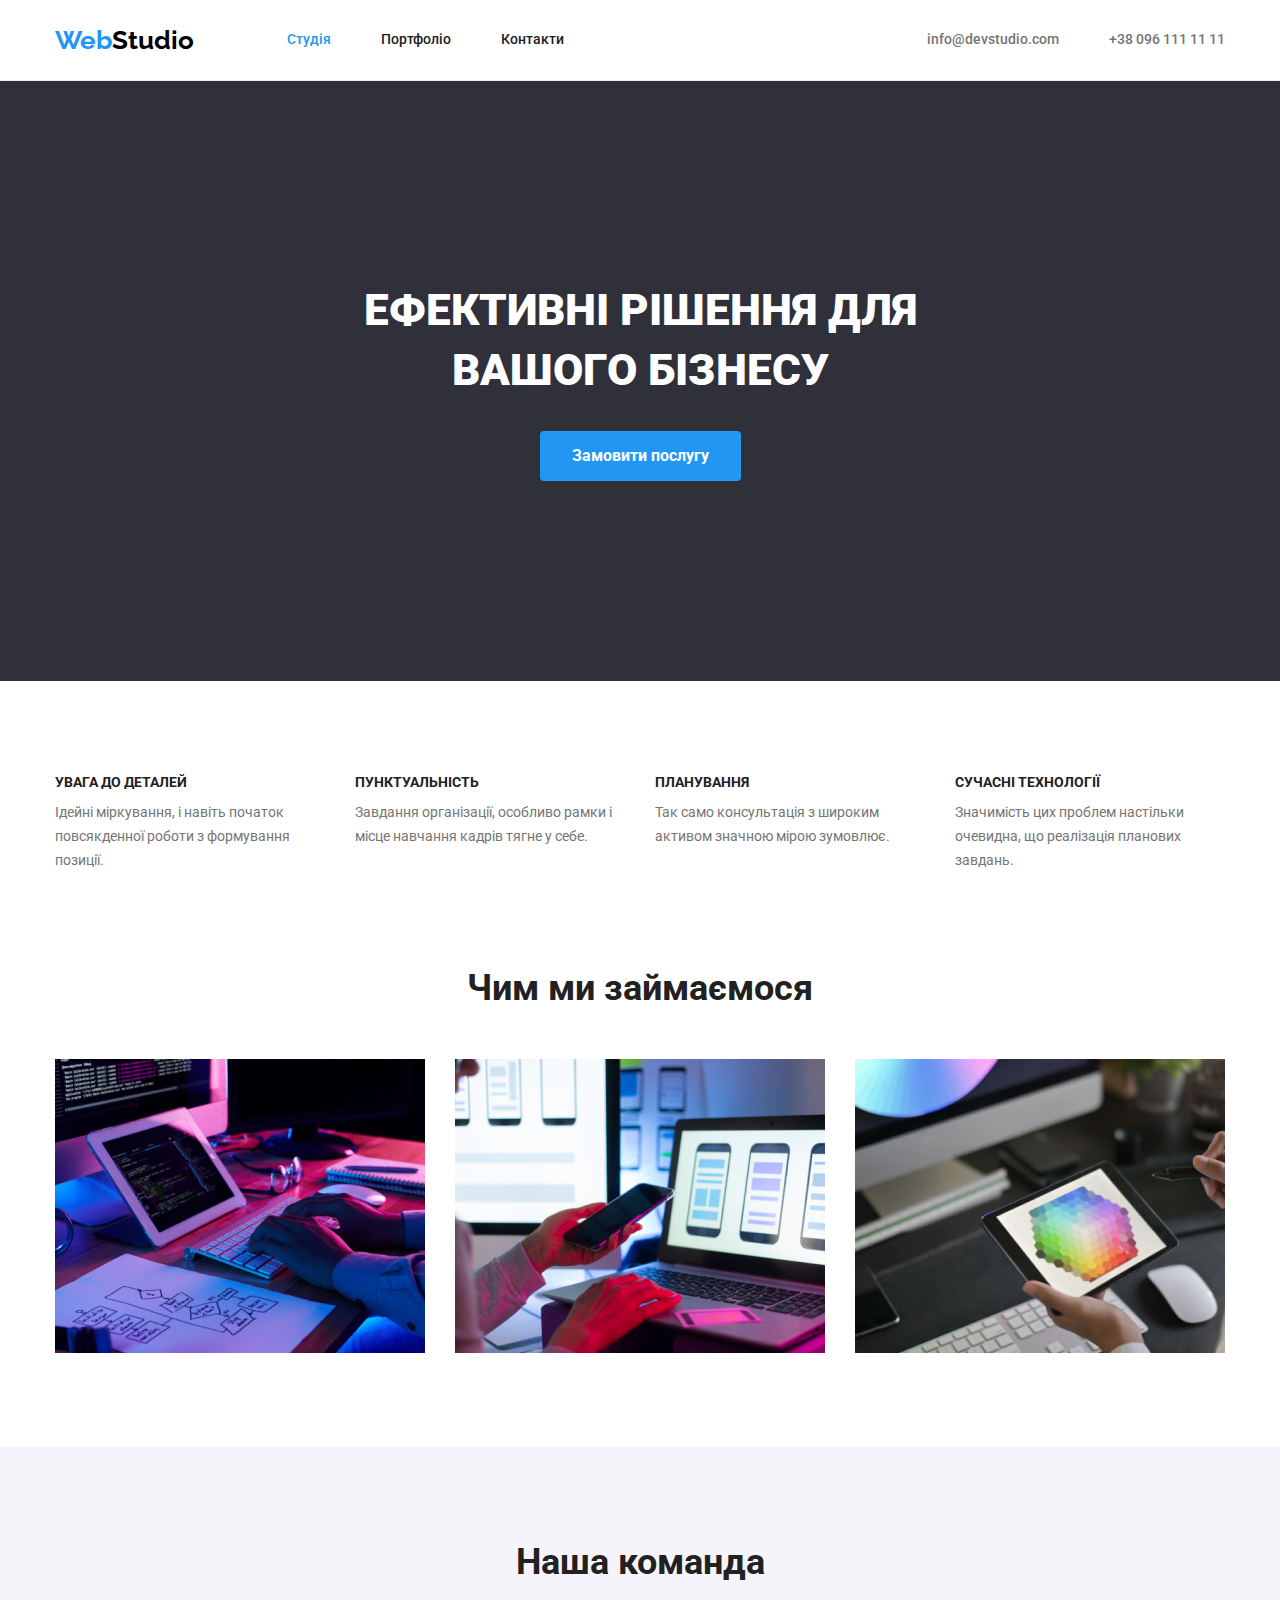
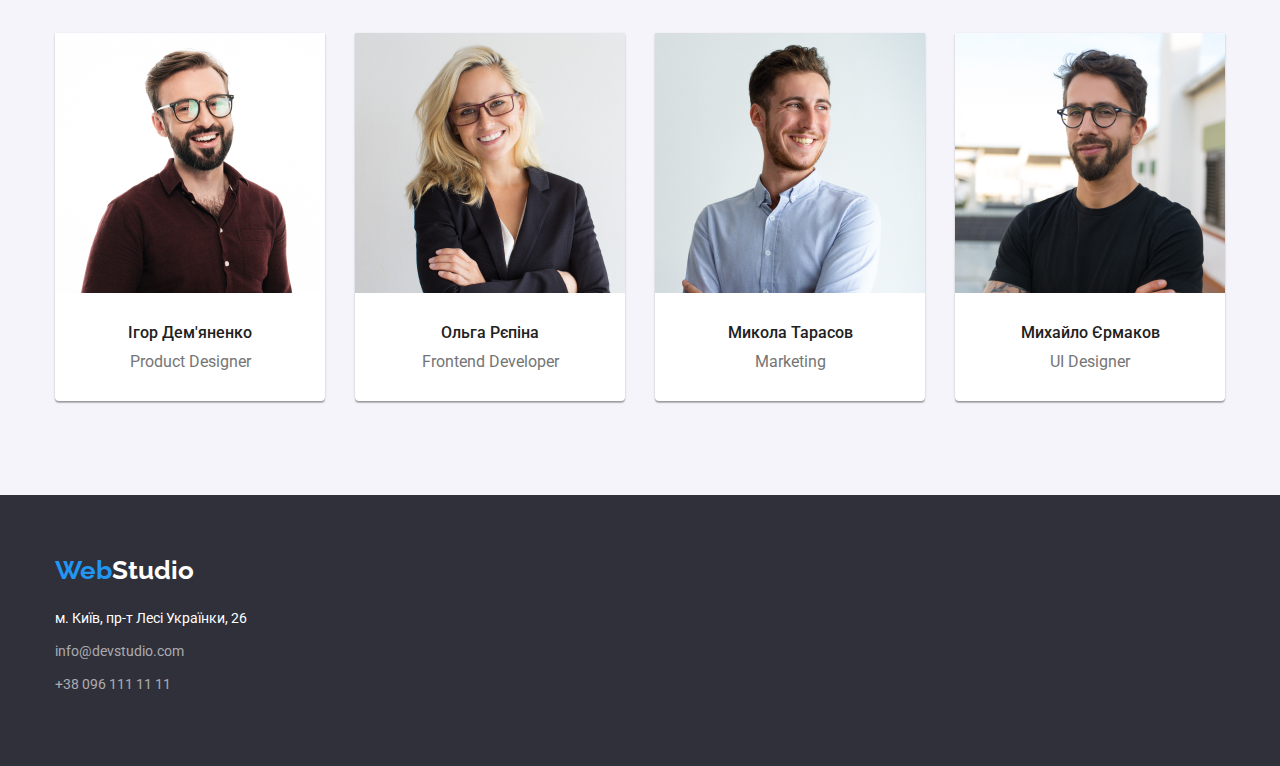
==== index.html @ 523ae8c7 "Створення репозиторія 4" ====
<!DOCTYPE html>
<html lang="uk">

<head>
    <meta charset="UTF-8">
    <meta http-equiv="X-UA-Compatible" content="IE=edge">
    <meta name="viewport" content="width=device-width, initial-scale=1.0">
    <title>Документ</title>


    <link
        href="https://fonts.googleapis.com/css2?family=Raleway:wght@700&family=Roboto:wght@400;500;700;900&display=swap"
        rel="stylesheet" />

    <link rel="stylesheet" href="https://cdnjs.cloudflare.com/ajax/libs/modern-normalize/1.1.0/modern-normalize.min.css" />

    <link rel="stylesheet" href="./css/styles.css" />

</head>

<body>

    <!-- Верхня лінія -->
    <header class="page-header">
        <div class="container list-mailto">

        <a href="./index.html" lang="en" class="black-logo">Web<span>Studio</span></a>

        <nav class="main-nav">

            <ul class="site-nav list">
                <li class="site-nav-item"><a href="./index.html" class="link active">Студія</a></li>
                <li class="site-nav-item"><a href="./portfolio.html" class="link">Портфоліо</a></li>
                <li class="site-nav-item"><a href="" class="link">Контакти</a></li>
            </ul>
        </nav>
 
        <ul class="contacts-list mailto-tel">
            <li class="list-mailto-tel"><a href="mailto:info@devstudio.com" class="contact-link">info@devstudio.com</a></li>
            <li class="list-mailto-tel"><a href="tel:+380961111111" class="contact-link">+38 096 111 11 11</a></li>
        </ul>
        
        </div>
    </header>

    <main>

        <!-- Шапка -->
        <section class="header">
        <div class="container">
            <h1 class="header-title">Ефективні рішення для вашого бізнесу</h1>
            <button type="button" class="button-subject">Замовити послугу</button>
        </div>
        </section>

        <!-- Особливості -->
        <section class="section features">
        <div class="container">
            <h2 class="section-title-work">Перелік особливостей</h2>
            <ul class="feature-list">
                <li class="feature-list-title">
                    <h3 class="title">УВАГА ДО ДЕТАЛЕЙ</h3>
                    <p>Ідейні міркування, і навіть початок повсякденної роботи з формування позиції.</p>
                </li>
                <li class="feature-list-title">
                    <h3 class="title">ПУНКТУАЛЬНІСТЬ</h3>
                    <p>Завдання організації, особливо рамки і місце навчання кадрів тягне у себе.</p>
                </li>
                <li class="feature-list-title">
                    <h3 class="title">ПЛАНУВАННЯ</h3>
                    <p>Так само консультація з широким активом значною мірою зумовлює.</p>
                </li>
                <li class="feature-list-title">
                    <h3 class="title">СУЧАСНІ ТЕХНОЛОГІЇ</h3>
                    <p>Значимість цих проблем настільки очевидна, що реалізація планових завдань.</p>
                </li>
            </ul>
        </div>
        </section>

        <!-- Чим ми займаємося -->
        <section class="section">
        <div class="container">
            <h2 class="section-title">Чим ми займаємося</h2>
            <ul class="list img-list">
                <li class="img-list-img"><img src="./images/img1.jpg" alt="Картина з планшетом" width="370" /></li>
                <li class="img-list-img"><img src="./images/img2.jpg" alt="Картина з телефоном та ноутбуком" width="370" /></li>
                <li class="img-list-img"><img src="./images/img3.jpg" alt="Картина з планшетом у руках" width="370" /></li>
            </ul>
        </div>
        </section>

        <!-- Наша команда -->
        <section class="section team">
        <div class="container">
            <h2 class="section-title">Наша команда</h2>
            <ul class="work-list">
                <li class="work-list-title">
                    <img src="./images/img4.jpg" alt="Чоловік в темній сорочці" width="270" />
                    <div class="work-text-title">
                    <h3 class="work-title">Ігор Дем'яненко</h3>
                    <p lang="en" class="text-title">Product Designer</p>
                    </div>
                </li>
                <li class="work-list-title">
                    <img src="./images/img5.jpg" alt="Жінка з білим волоссям" width="270" />
                    <div class="work-text-title">
                    <h3 class="work-title">Ольга Рєпіна</h3>
                    <p lang="en" class="text-title">Frontend Developer</p>
                    </div>
                </li>
                <li class="work-list-title">
                    <img src="./images/img6.jpg" alt="Чоловік в світлій сорочці" width="270" />
                    <div class="work-text-title">
                    <h3 class="work-title">Микола Тарасов</h3>
                    <p lang="en" class="text-title">Marketing</p>
                    </div>
                </li>
                <li class="work-list-title">
                    <img src="./images/img7.jpg" alt="Чоловік в футболці" width="270" />
                    <div class="work-text-title">
                    <h3 class="work-title">Михайло Єрмаков</h3>
                    <p lang="en" class="text-title">UI Designer</p>
                    </div>
                </li>
            </ul>
        </div>
        </section>
    </main>

    <!-- Футер -->
    <footer class="footer">
    <div class="container">
        <a href="./index.html" lang="en" class="white-logo">Web<span>Studio</span></a>

        <address class="address-title">

            <ul class="contacts-list">
                <li class="contacts-link">
                    <a href="https://www.google.com.ua/maps/@48.5085011,32.2643098,20z?hl=ru" target="_blank"
                        rel="noopener noreferrer" class="items-link">м. Київ, пр-т Лесі Українки, 26</a><br />
                </li>
                <li class="contacts-link">
                    <a href="mailto:info@devstudio.com" class="info-link">info@devstudio.com</a><br />
                </li>
                <li class="contacts-link">
                    <a href="tel:+380961111111" class="info-link">+38 096 111 11 11</a>
                </li>
            </ul>

        </address>
    </div>
    </footer>


</body>

</html>
---- css/styles.css ----
/* колір основного тексту #212121 */

/* вторинний колір тексту #757575 */

/* білий #ffffff */  

/* чорний #000000 */

/* світлочорний #2f303a */

/* прозорий rgba(255, 255, 255, 0.6) */

/* світлобілий #EEEEEE */

/* білосірий #ececec */

/* блакитний #188ce8 */

/* акцент #2196f3 */

/* вторинний колір фону #F5F4FA */


:root {
    --primary-text-color: #757575;
    --title-text-color: #212121;
    --accent-color: #2196f3;
    --primary-blue-color:#188ce8;
    --primary-white-color: #ffffff;
    --primary-black-color: #000000;
    --primary-lightblack-color:#2f303a;
    --primary-lightwhite-color: #eeeeee;
    --primary-whitegrey-color: #ececec;
    --primary-transparent-color: rgba(255, 255, 255, 0.6);  
    --primary-secondary-color: #f5f4fa;
}

body {
    background-color: var(--primary-white-color);
    color:var(--primary-text-color) ;
    font-family: Roboto, sans-serif;
    font-size: 14px;
    line-height: 1.71;
}

h1,
h2,
h3,
h4,
h5,
h6,
p {
    margin: 0;
}

ul {
    list-style: none;
    padding: 0;
    margin: 0;
}

a {
    text-decoration: none;
}
img {
    display: block;
    max-width: 100%;
    height: auto;
}


.container {
    padding-left: 15px;
    padding-right: 15px;
    width: 1200px;
    margin-left: auto;
    margin-right: auto;
    /* outline: 2px solid tomato; */
}



/* logo */

.black-logo {
    color: var(--accent-color);
    font-family: Raleway;
    font-weight: 700;
    font-size: 26px;
    line-height: 1.19; 
}

.black-logo >span {
    color: var(--primary-black-color);
}

/* site-nav */

.site-nav {
    display: flex;
    /* margin-left: 93px; */
}


.site-nav .site-nav-item + .site-nav-item {
    margin-left: 50px;
}

.site-nav .link {
    display: block;
    padding-top: 32px;
    padding-bottom: 32px;
    color: var(--title-text-color);
    font-weight: 500;
    font-size: 14px;
    line-height: 1.14;
}
 
.site-nav .link .active {
    color: var(--accent-color);
}

.site-nav .link:hover,
.site-nav .link:focus {
    color: var(--accent-color);
}


.site-nav .active {
    color: var(--accent-color);
}

/* contacts */

.mailto-tel {
    display: flex;
    margin-left: auto;
}


.list-mailto {
    display: flex;
    align-items: center;   
}


.mailto-tel .list-mailto-tel:not(:last-child) {
    margin-right: 50px;
}



.mailto-tel .contact-link {
    display: block;
    padding-top: 32px;
    padding-bottom: 32px;
}


.address-title {
   font-style: normal;
   margin-top: 20px;
}

.contact-link {
    color: var(--primary-text-color);
    font-weight: 500;
    font-size: 14px;
    line-height: 1.14;
}

.contacts-list .contact-link:hover,
.contacts-list .contact-link:focus {
    color: var(--accent-color);
}

.items-link {
    color: var(--primary-white-color);
    font-weight: 400;
    font-size: 14px;
    line-height: 1.7;
}

.info-link {
    color: var(--primary-transparent-color);
    font-size: 14px;
    line-height: 1.7;  
}

.contacts-list .items-link:hover,
.contacts-list .items-link:focus {
    color: var(--accent-color);
}

.contacts-list .info-link:hover,
.contacts-list .info-link:focus {
    color: var(--accent-color);
}


/* header */

.page-header {
    border-bottom: 1px solid var(--primary-whitegrey-color)
}

.header {
    padding-top: 200px;
    padding-bottom: 200px;
    background-color: var(--primary-lightblack-color);
}

.header-title {
    width: 696px;
    height: 120px;
    margin-bottom: 30px;
    margin-left: auto;
    margin-right: auto;
    color: var(--primary-white-color);
    font-weight: 900;
    font-size: 44px;
    line-height: 1.36;
    text-align: center;
    text-transform: uppercase;
}

/* main-nav */

.main-nav {
    margin-left: 93px;
}


.main-nav .main-nav-list {
    display: flex;
}

/* section */

.section {
    padding-bottom: 94px;
    padding-top: 94px;
}

 .team {
    background: var(--primary-secondary-color);
 }

 .features {
   padding-bottom: 0px;
 }

.gallery-aside {
 padding: 20px 24px;
 border: 1px solid var(--primary-lightwhite-color);
 border-top: none;
}

.work-text-title {
    padding: 30px 10px;
}

.section-title {
    margin-bottom: 50px;
    color: var(--title-text-color);
    font-weight: 700;
    font-size: 36px;
    line-height: 1.17;
    text-align: center;
}

.section-title-work {
    display: none;
}

 .gallery-item {
    width: 370px;
    margin: 15px;
 }



.title {
    width: 270px;
    height: 16px;
    margin-bottom: 10px;
    color: var(--title-text-color);
    font-weight: 700;
    font-size: 14px;
    line-height: 1.14;
    text-transform: uppercase;
}

.work-title {
    color: var(--title-text-color);
    font-weight: 500;
    font-size: 16px;
    line-height: 1.19;
    text-align: center;
    margin-bottom: 10px;
}


.gallery-title {
    margin-bottom: 4px;
    color: var(--title-text-color);
    font-weight: 700;
    font-size: 18px;
    line-height: 2;
}

.text-title {
    font-size: 16px;
    line-height: 1.19;
    text-align: center;
}

.gallery-text {
    color: var(--primary-text-color);
    font-size: 16px;
    line-height: 1.88;
}

.feature-list-title {
    width: 270px;
}

.work-list {
    display: flex;
    flex-wrap: wrap;
    justify-content: space-between;
}

.work-list-title {
    width: 270px;
    background-color: var(--primary-white-color);
    box-shadow: 0px 1px 3px rgba(0, 0, 0, 0.12),
    0px 1px 1px rgba(0, 0, 0, 0.14),
    0px 2px 1px rgba(0, 0, 0, 0.2);
    border-radius: 0px 0px 4px 4px;
}

.feature-list {
    display: flex;
    gap: 30px;
}

.img-list {
    display: flex;
    gap: 30px;
}


.gallery-list {
display: flex;
flex-wrap: wrap;
margin: -15px;
}

/* footer */

.footer {
    padding: 60px 0;
    background-color: var(--primary-lightblack-color);
}

.white-logo {
    color: var(--accent-color);
    font-family: Raleway;
    font-weight: 700;
    font-size: 26px;
    line-height: 1.19;
}

.white-logo>span {
    color: var(--primary-white-color);
}
.contacts-link {
    margin-bottom: 9px;
}

/* button */

.button-subject {
    display: block;
    margin: 0 auto;
    margin-left: auto;
    margin-right: auto;
    border: none;
    border-radius: 4px;
    padding: 10px 32px;
    border: transparent;
    color: var(--primary-white-color);
    background-color: var(--accent-color);
    font-weight: 700;
    font-size: 16px;
    line-height: 1.9;
    cursor: pointer;
    align-items: center;
    text-align: center;
}


.button-subject:hover,
.button-subject:focus {
    background-color: var(--primary-blue-color);
    color: var(--primary-white-color);
    cursor: pointer;
}

.filter-buttons {
    display: flex;
    margin-bottom: 50px;
    justify-content: center;
}

.filter-item:not(:first-child) {
    margin-left: 8px;
}

.filter-button {
    border: none;
    border-radius: 4px;
    padding: 6px 22px;
    color: var(--title-text-color);
    font-weight: 500;
    font-size: 16px;
    line-height: 1.6;
    cursor: pointer;
}

.filter-button:hover,
.filter-button:focus {
    background-color: var(--accent-color);
    color: var(--primary-white-color);
    cursor: pointer;
}
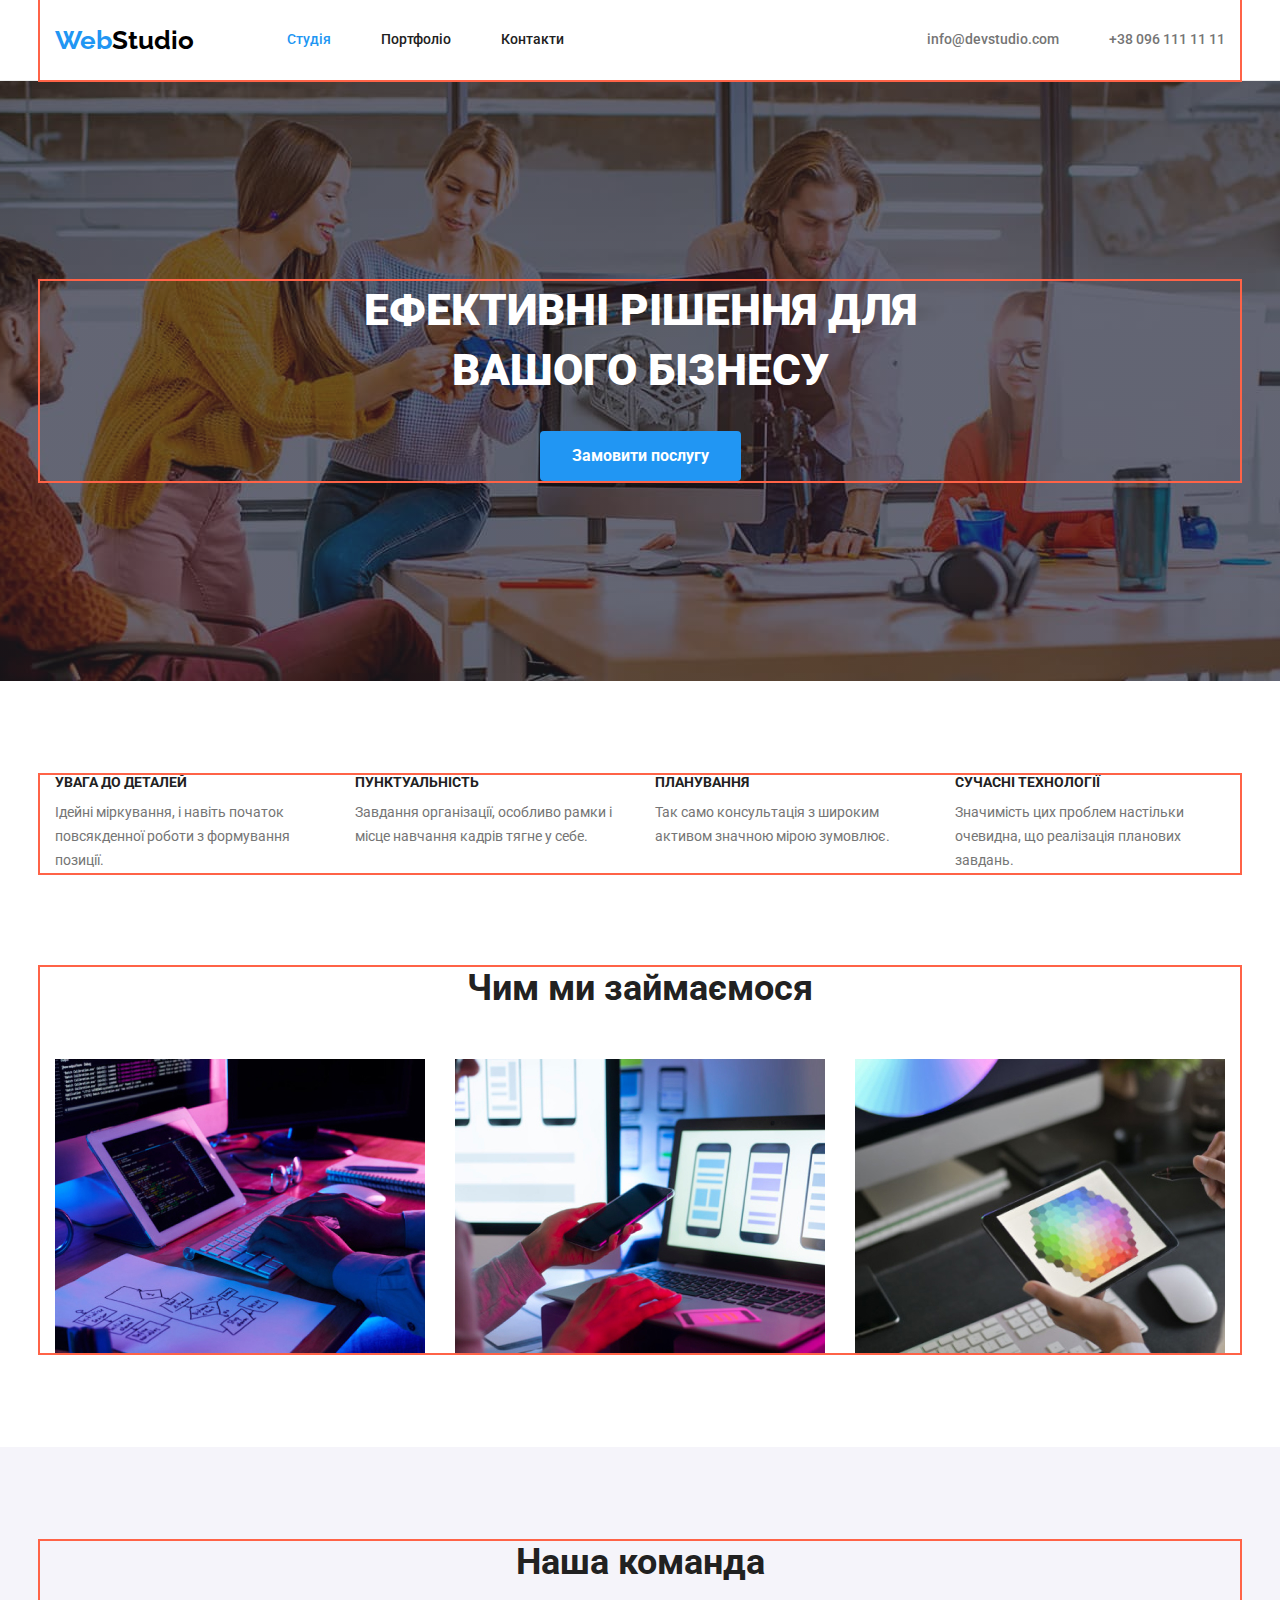
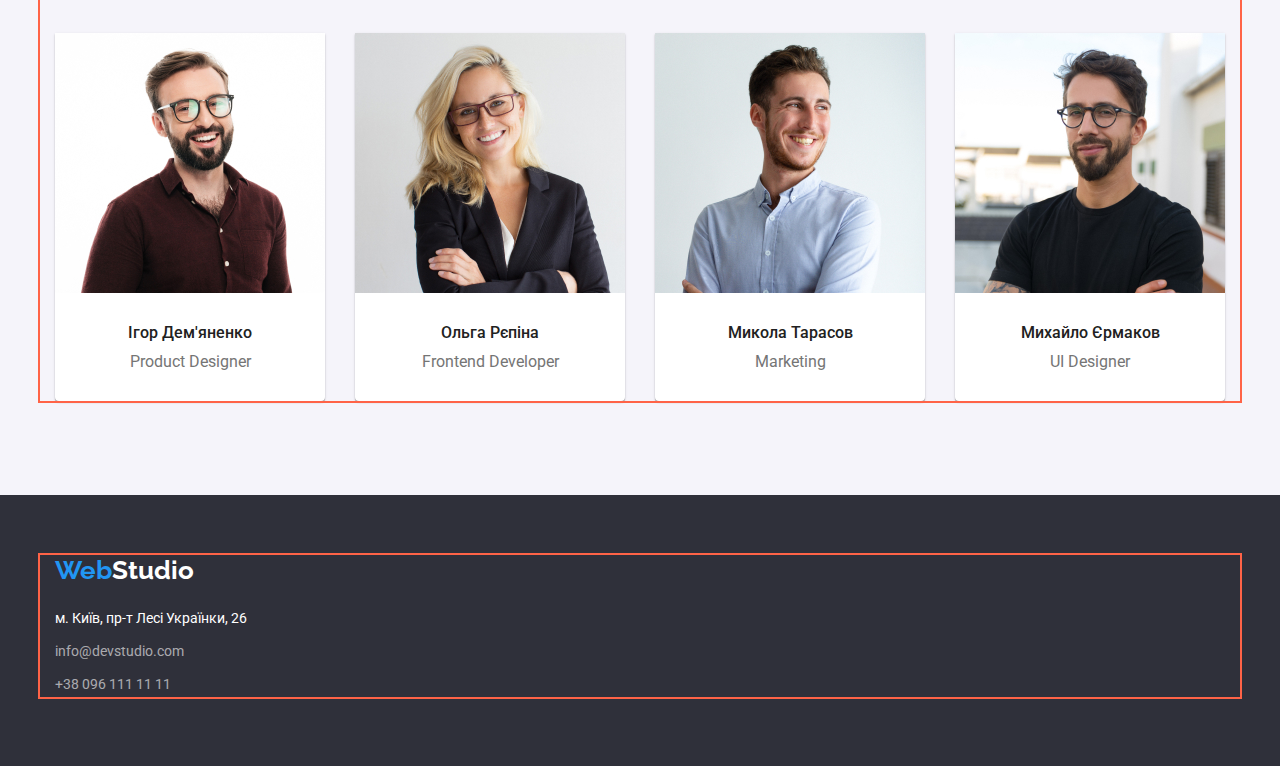
==== commit 2465c50f: "фон" ====
--- a/index.html
+++ b/index.html
@@ -45,6 +45,8 @@
 
     <main>
 
+        
+
         <!-- Шапка -->
         <section class="header">
         <div class="container">
@@ -52,6 +54,8 @@
             <button type="button" class="button-subject">Замовити послугу</button>
         </div>
         </section>
+
+
 
         <!-- Особливості -->
         <section class="section features">
--- a/css/styles.css
+++ b/css/styles.css
@@ -19,6 +19,8 @@
 /* акцент #2196f3 */
 
 /* вторинний колір фону #F5F4FA */
+
+/* вторинний колір фонового зображення #C4C4C4 */
 
 
 :root {
@@ -32,6 +34,7 @@
     --primary-lightwhite-color: #eeeeee;
     --primary-whitegrey-color: #ececec;
     --primary-transparent-color: rgba(255, 255, 255, 0.6);  
+    --primary-background-color: #C4C4C4;
     --primary-secondary-color: #f5f4fa;
 }
 
@@ -75,7 +78,7 @@
     width: 1200px;
     margin-left: auto;
     margin-right: auto;
-    /* outline: 2px solid tomato; */
+    outline: 2px solid tomato;
 }
 
 
@@ -197,6 +200,8 @@
     color: var(--accent-color);
 }
 
+/* overlay */
+
 
 /* header */
 
@@ -207,7 +212,14 @@
 .header {
     padding-top: 200px;
     padding-bottom: 200px;
-    background-color: var(--primary-lightblack-color);
+    max-width: 1600px;
+    margin-left: auto;
+    margin-right: auto;
+    background-color: var(--primary-background-color);
+    background-image: linear-gradient(to right,rgba(47, 48, 58, 0.4),rgba(47, 48, 58, 0.4)), url(../images/Img17.jpg);
+    background-repeat: no-repeat;
+    background-position: center;
+    background-size: cover;
 }
 
 .header-title {
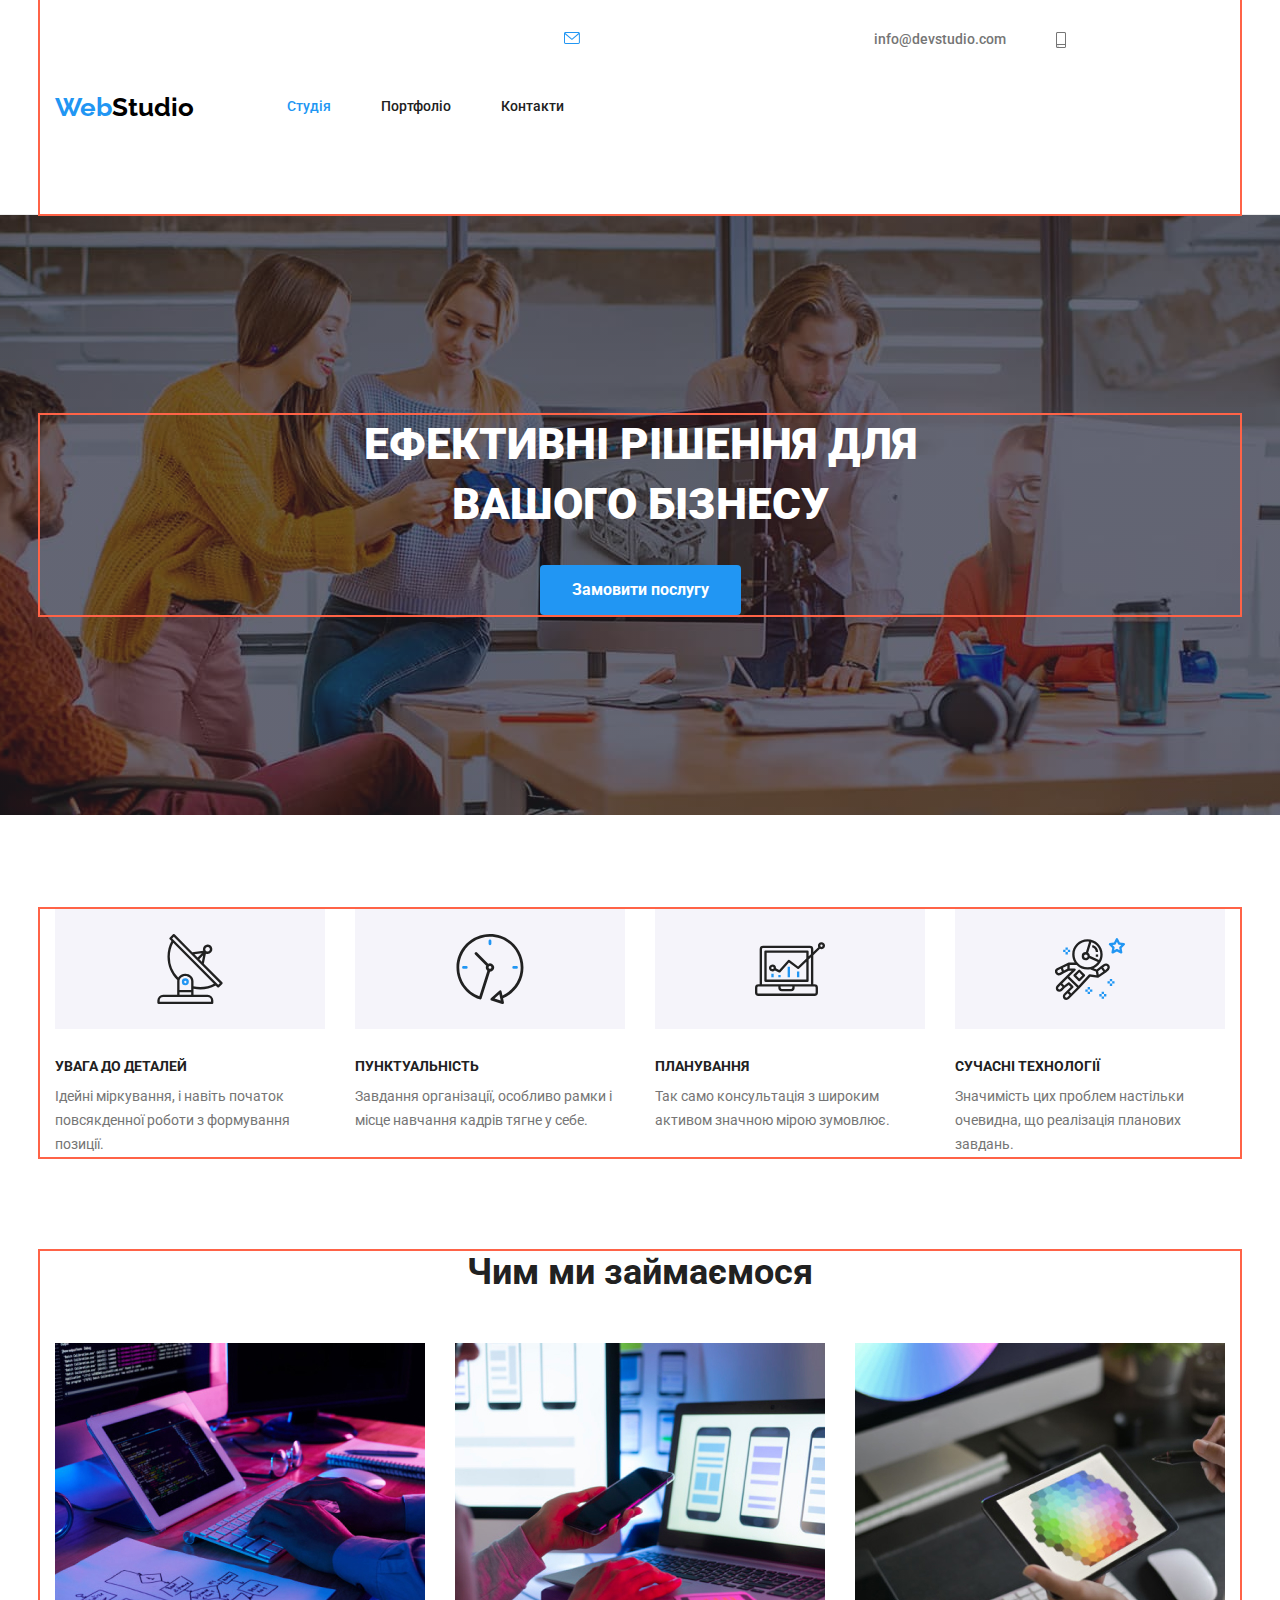
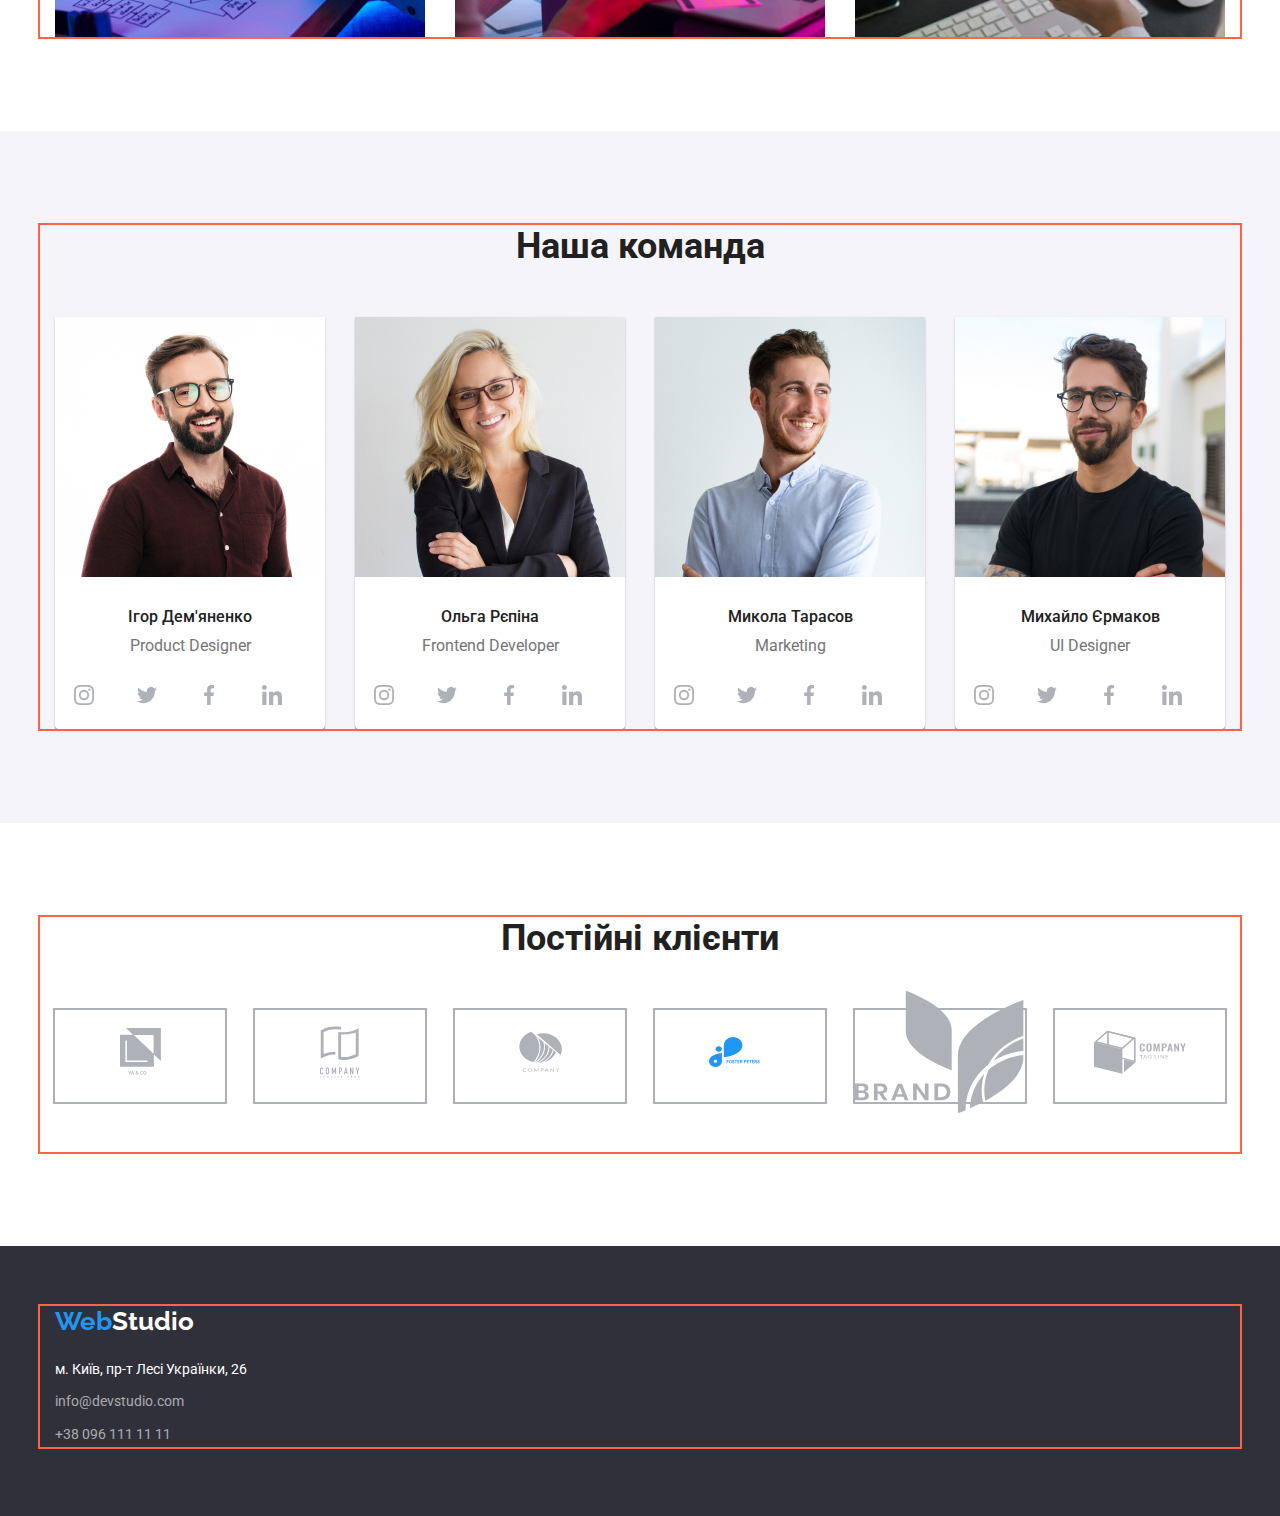
==== commit 1afeaa4c: "Д.З.4 Іконки svg" ====
--- a/index.html
+++ b/index.html
@@ -36,8 +36,22 @@
         </nav>
  
         <ul class="contacts-list mailto-tel">
-            <li class="list-mailto-tel"><a href="mailto:info@devstudio.com" class="contact-link">info@devstudio.com</a></li>
-            <li class="list-mailto-tel"><a href="tel:+380961111111" class="contact-link">+38 096 111 11 11</a></li>
+            <li class="list-mailto-tel"><a href="mailto:info@devstudio.com" class="contact-link">
+                <svg class="list-contact">
+                    <use href="./images/symbol-defs.svg#envelopesvg" width="16" height="12">
+                    </use>
+                </svg>
+                info@devstudio.com
+                </a>
+            </li>
+            <li class="list-mailto-tel"><a href="tel:+380961111111" class="contact-link">
+                <svg class="list-contact">
+                    <use href="./images/symbol-defs.svg#smartphonesvg" width="10" height="16">
+                    </use>
+                </svg>
+                +38 096 111 11 11
+                </a>
+             </li>
         </ul>
         
         </div>
@@ -61,20 +75,46 @@
         <section class="section features">
         <div class="container">
             <h2 class="section-title-work">Перелік особливостей</h2>
+
             <ul class="feature-list">
+              
                 <li class="feature-list-title">
+                    <div class="icon">
+                  <svg class="feature-icon">
+                    <use href="./images/symbol-defs.svg#antennasvg">
+                    </use>
+                  </svg>
+                    </div>
                     <h3 class="title">УВАГА ДО ДЕТАЛЕЙ</h3>
                     <p>Ідейні міркування, і навіть початок повсякденної роботи з формування позиції.</p>
                 </li>
                 <li class="feature-list-title">
+                    <div class="icon">
+                    <svg class="feature-icon">
+                        <use href="./images/symbol-defs.svg#clock-svg">
+                        </use>
+                    </svg>
+                    </div>
                     <h3 class="title">ПУНКТУАЛЬНІСТЬ</h3>
                     <p>Завдання організації, особливо рамки і місце навчання кадрів тягне у себе.</p>
                 </li>
                 <li class="feature-list-title">
+                    <div class="icon">
+                    <svg class="feature-icon">
+                        <use href="./images/symbol-defs.svg#diagramsvg">
+                        </use>
+                      </svg>
+                    </div>
                     <h3 class="title">ПЛАНУВАННЯ</h3>
                     <p>Так само консультація з широким активом значною мірою зумовлює.</p>
                 </li>
                 <li class="feature-list-title">
+                    <div class="icon">
+                    <svg class="feature-icon">
+                        <use href="./images/symbol-defs.svg#astronautsvg">
+                        </use>
+                      </svg>
+                    </div>
                     <h3 class="title">СУЧАСНІ ТЕХНОЛОГІЇ</h3>
                     <p>Значимість цих проблем настільки очевидна, що реалізація планових завдань.</p>
                 </li>
@@ -105,13 +145,105 @@
                     <h3 class="work-title">Ігор Дем'яненко</h3>
                     <p lang="en" class="text-title">Product Designer</p>
                     </div>
-                </li>
+            <ul class="content-icon">
+                <li class="list-icon">
+                    <a 
+                    class="list-link"
+                    href="">
+                    <svg class="item-icon" width="20" height="20">
+                        <use href="./images/symbol-defs.svg#instagramsvg">
+                        </use>
+                    </svg>  
+                    </a> 
+                </li>
+
+                <li class="list-icon">
+                    <a 
+                    class="list-link"
+                    href="">
+                    <svg class="item-icon" width="20" height="20">
+                        <use href="./images/symbol-defs.svg#twittersvg">
+                        </use>
+                    </svg>  
+                    </a>  
+                </li>
+
+                <li class="list-icon">
+                    <a 
+                    class="list-link"
+                    href="">
+                    <svg class="item-icon" width="20" height="20">
+                        <use href="./images/symbol-defs.svg#facebooksvg">
+                        </use>
+                    </svg> 
+                    </a>   
+                </li>
+
+                <li class="list-icon">
+                    <a 
+                    class="list-link"
+                    href="">
+                    <svg class="item-icon" width="20" height="20">
+                        <use href="./images/symbol-defs.svg#linkedinsvg">
+                        </use>
+                    </svg>  
+                    </a>  
+                </li>
+            </ul>       
+                </li>
+                
                 <li class="work-list-title">
                     <img src="./images/img5.jpg" alt="Жінка з білим волоссям" width="270" />
                     <div class="work-text-title">
                     <h3 class="work-title">Ольга Рєпіна</h3>
                     <p lang="en" class="text-title">Frontend Developer</p>
                     </div>
+                    <ul class="content-icon">
+                        <li class="list-icon">
+                            <a 
+                            class="list-link"
+                            href="">
+                            <svg class="item-icon" width="20" height="20">
+                                <use href="./images/symbol-defs.svg#instagramsvg">
+                                </use>
+                            </svg>  
+                            </a> 
+                        </li>
+        
+                        <li class="list-icon">
+                            <a 
+                            class="list-link"
+                            href="">
+                            <svg class="item-icon" width="20" height="20">
+                                <use href="./images/symbol-defs.svg#twittersvg">
+                                </use>
+                            </svg>  
+                            </a>  
+                        </li>
+        
+                        <li class="list-icon">
+                            <a 
+                            class="list-link"
+                            href="">
+                            <svg class="item-icon" width="20" height="20">
+                                <use href="./images/symbol-defs.svg#facebooksvg">
+                                </use>
+                            </svg> 
+                            </a>   
+                        </li>
+        
+                        <li class="list-icon">
+                            <a 
+                            class="list-link"
+                            href="">
+                            <svg class="item-icon" width="20" height="20">
+                                <use href="./images/symbol-defs.svg#linkedinsvg">
+                                </use>
+                            </svg>  
+                            </a>  
+                        </li>
+                    </ul>       
+
                 </li>
                 <li class="work-list-title">
                     <img src="./images/img6.jpg" alt="Чоловік в світлій сорочці" width="270" />
@@ -119,17 +251,183 @@
                     <h3 class="work-title">Микола Тарасов</h3>
                     <p lang="en" class="text-title">Marketing</p>
                     </div>
-                </li>
+                    <ul class="content-icon">
+                        <li class="list-icon">
+                            <a 
+                            class="list-link"
+                            href="">
+                            <svg class="item-icon" width="20" height="20">
+                                <use href="./images/symbol-defs.svg#instagramsvg">
+                                </use>
+                            </svg>  
+                            </a> 
+                        </li>
+        
+                        <li class="list-icon">
+                            <a 
+                            class="list-link"
+                            href="">
+                            <svg class="item-icon" width="20" height="20">
+                                <use href="./images/symbol-defs.svg#twittersvg">
+                                </use>
+                            </svg>  
+                            </a>  
+                        </li>
+        
+                        <li class="list-icon">
+                            <a 
+                            class="list-link"
+                            href="">
+                            <svg class="item-icon" width="20" height="20">
+                                <use href="./images/symbol-defs.svg#facebooksvg">
+                                </use>
+                            </svg> 
+                            </a>   
+                        </li>
+        
+                        <li class="list-icon">
+                            <a 
+                            class="list-link"
+                            href="">
+                            <svg class="item-icon" width="20" height="20">
+                                <use href="./images/symbol-defs.svg#linkedinsvg">
+                                </use>
+                            </svg>  
+                            </a>  
+                        </li>
+                    </ul>       
+                </li>
+
                 <li class="work-list-title">
                     <img src="./images/img7.jpg" alt="Чоловік в футболці" width="270" />
                     <div class="work-text-title">
                     <h3 class="work-title">Михайло Єрмаков</h3>
                     <p lang="en" class="text-title">UI Designer</p>
                     </div>
+                    <ul class="content-icon">
+                        <li class="list-icon">
+                            <a 
+                            class="list-link"
+                            href="">
+                            <svg class="item-icon" width="20" height="20">
+                                <use href="./images/symbol-defs.svg#instagramsvg">
+                                </use>
+                            </svg>  
+                            </a> 
+                        </li>
+        
+                        <li class="list-icon">
+                            <a 
+                            class="list-link"
+                            href="">
+                            <svg class="item-icon" width="20" height="20">
+                                <use href="./images/symbol-defs.svg#twittersvg">
+                                </use>
+                            </svg>  
+                            </a>  
+                        </li>
+        
+                        <li class="list-icon">
+                            <a 
+                            class="list-link"
+                            href="">
+                            <svg class="item-icon" width="20" height="20">
+                                <use href="./images/symbol-defs.svg#facebooksvg">
+                                </use>
+                            </svg> 
+                            </a>   
+                        </li>
+        
+                        <li class="list-icon">
+                            <a 
+                            class="list-link"
+                            href="">
+                            <svg class="item-icon" width="20" height="20">
+                                <use href="./images/symbol-defs.svg#linkedinsvg">
+                                </use>
+                            </svg>  
+                            </a>  
+                        </li>
+                    </ul>       
                 </li>
             </ul>
         </div>
         </section>
+
+       <!-- Постійні клієнти -->
+       <section class="section">
+        <div class="container">
+            <h2 class="section-title">Постійні клієнти</h2>
+            <ul class="aside">
+                <li class="aside-list">
+                    <a 
+                    class="aside-link"
+                    href="">
+                    <svg class="aside-icon" width="41" height="47">
+                        <use href="./images/symbol-defs.svg#unionsvg">
+                        </use>
+                    </svg>  
+                    </a> 
+                </li>
+
+                <li class="aside-list">
+                    <a 
+                    class="aside-link"
+                    href="">
+                    <svg class="aside-icon" width="40" height="52">
+                        <use href="./images/symbol-defs.svg#groupsvg">
+                        </use>
+                    </svg>  
+                    </a>  
+                </li>
+
+                <li class="aside-list">
+                    <a 
+                    class="aside-link"
+                    href="">
+                    <svg class="aside-icon" width="85" height="41">
+                        <use href="./images/symbol-defs.svg#objectsvg">
+                        </use>
+                    </svg> 
+                    </a>   
+                </li>
+
+                <li class="aside-list">
+                    <a 
+                    class="aside-link"
+                    href="">
+                    <svg class="aside-icon" width="63" height="46">
+                        <use href="./images/symbol-defs.svg#group1svg">
+                        </use>
+                    </svg>  
+                    </a> 
+                </li>
+
+                <li class="aside-list">
+                    <a 
+                    class="aside-link"
+                    href="">
+                    <svg class="aside-icon" width="" height="">
+                        <use href="./images/symbol-defs.svg#group2svg">
+                        </use>
+                    </svg>  
+                    </a>  
+                </li>
+
+                <li class="aside-list">
+                    <a 
+                    class="aside-link"
+                    href="">
+                    <svg class="aside-icon" width="94" height="44">
+                        <use href="./images/symbol-defs.svg#object1svg">
+                        </use>
+                    </svg> 
+                    </a>   
+                </li>
+            </ul>
+          </div>
+        </section>
+
     </main>
 
     <!-- Футер -->
--- a/css/styles.css
+++ b/css/styles.css
@@ -17,6 +17,8 @@
 /* блакитний #188ce8 */
 
 /* акцент #2196f3 */
+
+/* колір мережі #AFB1B8 */
 
 /* вторинний колір фону #F5F4FA */
 
@@ -34,6 +36,7 @@
     --primary-lightwhite-color: #eeeeee;
     --primary-whitegrey-color: #ececec;
     --primary-transparent-color: rgba(255, 255, 255, 0.6);  
+    --primary-link-color: #AFB1B8;
     --primary-background-color: #C4C4C4;
     --primary-secondary-color: #f5f4fa;
 }
@@ -154,7 +157,7 @@
 
 
 .mailto-tel .contact-link {
-    display: block;
+    
     padding-top: 32px;
     padding-bottom: 32px;
 }
@@ -170,7 +173,11 @@
     font-weight: 500;
     font-size: 14px;
     line-height: 1.14;
-}
+    display: flex;
+    gap: 10px;
+}
+
+
 
 .contacts-list .contact-link:hover,
 .contacts-list .contact-link:focus {
@@ -200,7 +207,6 @@
     color: var(--accent-color);
 }
 
-/* overlay */
 
 
 /* header */
@@ -327,14 +333,72 @@
     text-align: center;
 }
 
+.item-icon {
+  fill: currentColor;
+}
+
+.list-icon {
+    width: 44px;
+    height: 44px;
+}
+
+
+.content-icon {
+    display: flex;
+    justify-content: space-evenly;
+}
+
+.list-link {
+    width: 100%;
+    height: 100%; 
+    color: var(--primary-link-color);
+    background-color: var(--primary-white-color);
+    border-radius: 50%;
+}
+
+.list-link:hover,
+.list-link:focus {
+    background-color: var(--accent-color);
+    color: var(--primary-white-color);  
+}
+
 .gallery-text {
     color: var(--primary-text-color);
     font-size: 16px;
     line-height: 1.88;
 }
 
-.feature-list-title {
+
+
+.feature-icon {
+width: 70px;
+height: 70px;
+}
+
+.aside {
+    display: flex;
+    gap: 30px;
+}
+
+.aside-list {
+    width: 170px;
+    height: 92px;
+    margin-bottom: 50px;
+    outline: 2px solid var(--primary-link-color);
+    display: flex;
+    justify-content: center;
+    align-items: center;
+}
+
+
+.icon {
     width: 270px;
+    height: 120px;
+    margin-bottom: 30px;
+    background-color: var(--primary-secondary-color);
+    display: flex;
+    justify-content: center;
+    align-items: center;
 }
 
 .work-list {
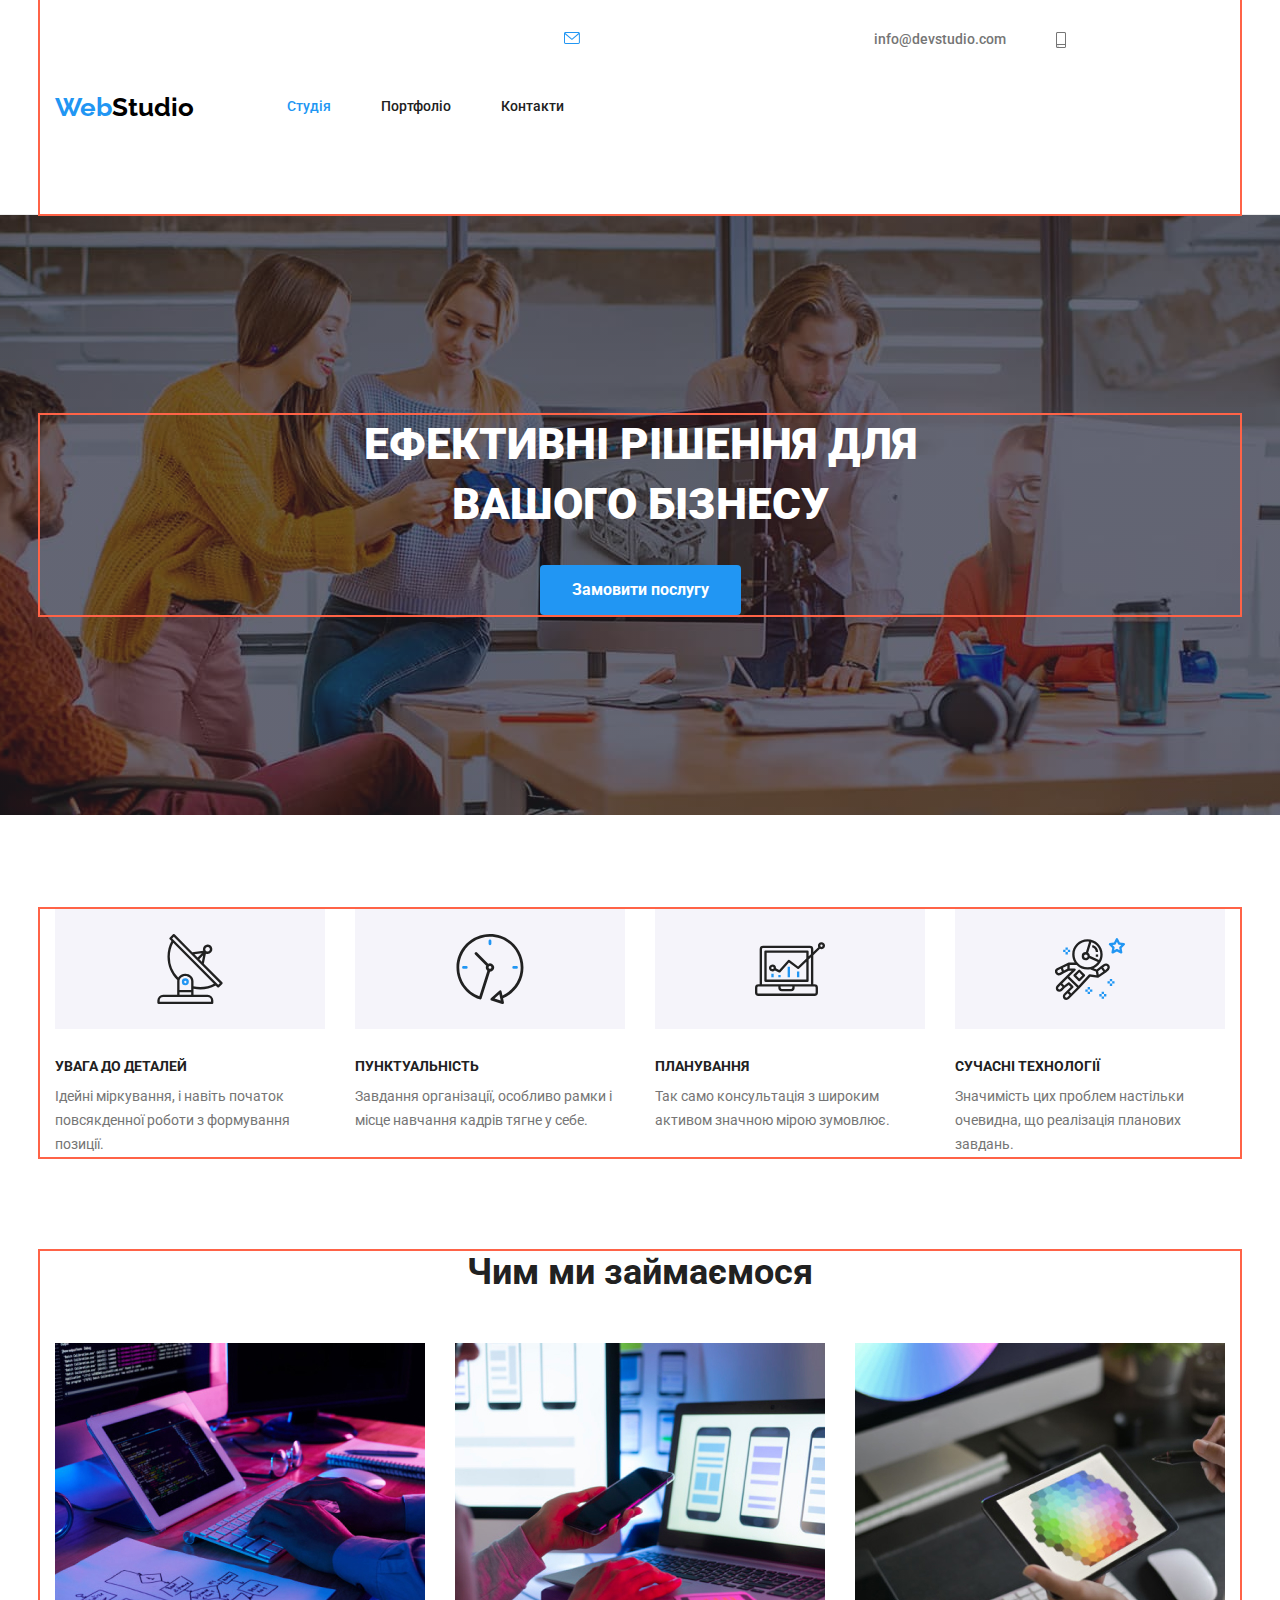
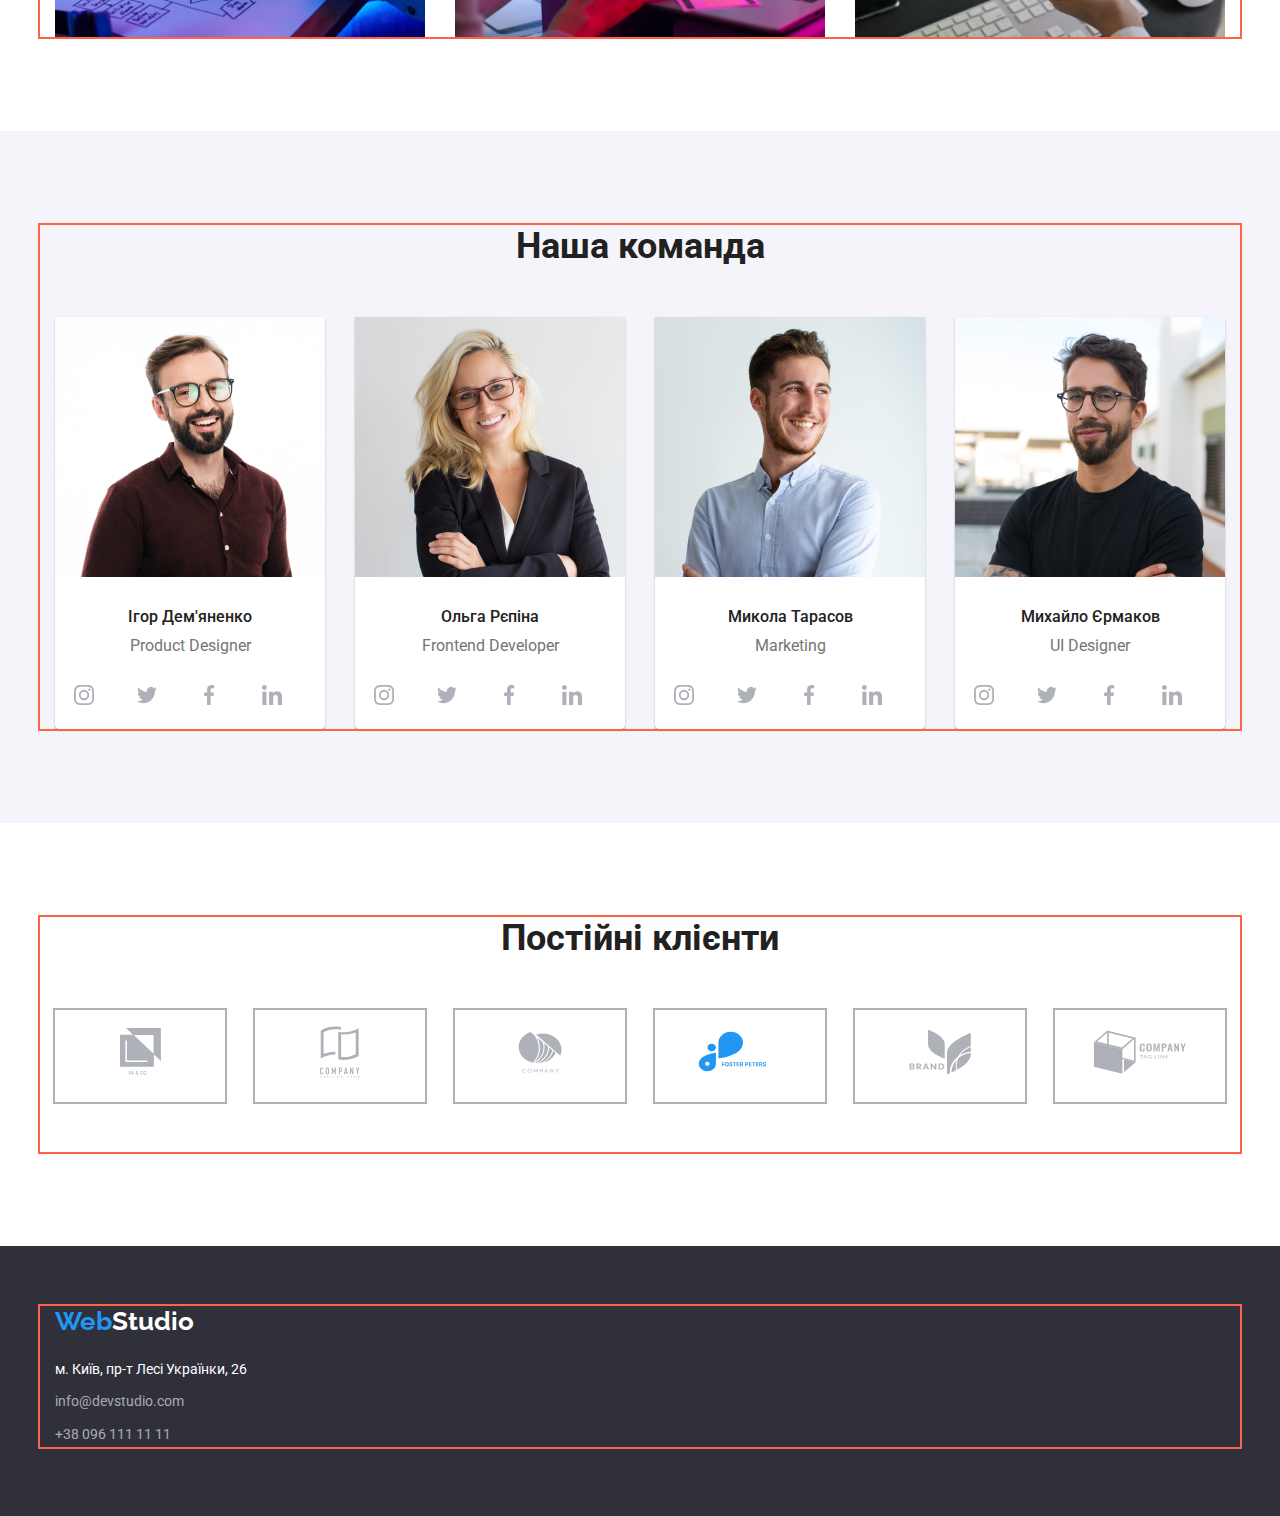
==== commit d3181cc8: "Виправлення розмірів svg" ====
--- a/index.html
+++ b/index.html
@@ -385,7 +385,7 @@
                     <a 
                     class="aside-link"
                     href="">
-                    <svg class="aside-icon" width="85" height="41">
+                    <svg class="aside-icon" width="44" height="42">
                         <use href="./images/symbol-defs.svg#objectsvg">
                         </use>
                     </svg> 
@@ -396,18 +396,18 @@
                     <a 
                     class="aside-link"
                     href="">
+                    <svg class="aside-icon" width="85" height="41">
+                        <use href="./images/symbol-defs.svg#group1svg">
+                        </use>
+                    </svg>  
+                    </a> 
+                </li>
+
+                <li class="aside-list">
+                    <a 
+                    class="aside-link"
+                    href="">
                     <svg class="aside-icon" width="63" height="46">
-                        <use href="./images/symbol-defs.svg#group1svg">
-                        </use>
-                    </svg>  
-                    </a> 
-                </li>
-
-                <li class="aside-list">
-                    <a 
-                    class="aside-link"
-                    href="">
-                    <svg class="aside-icon" width="" height="">
                         <use href="./images/symbol-defs.svg#group2svg">
                         </use>
                     </svg>  
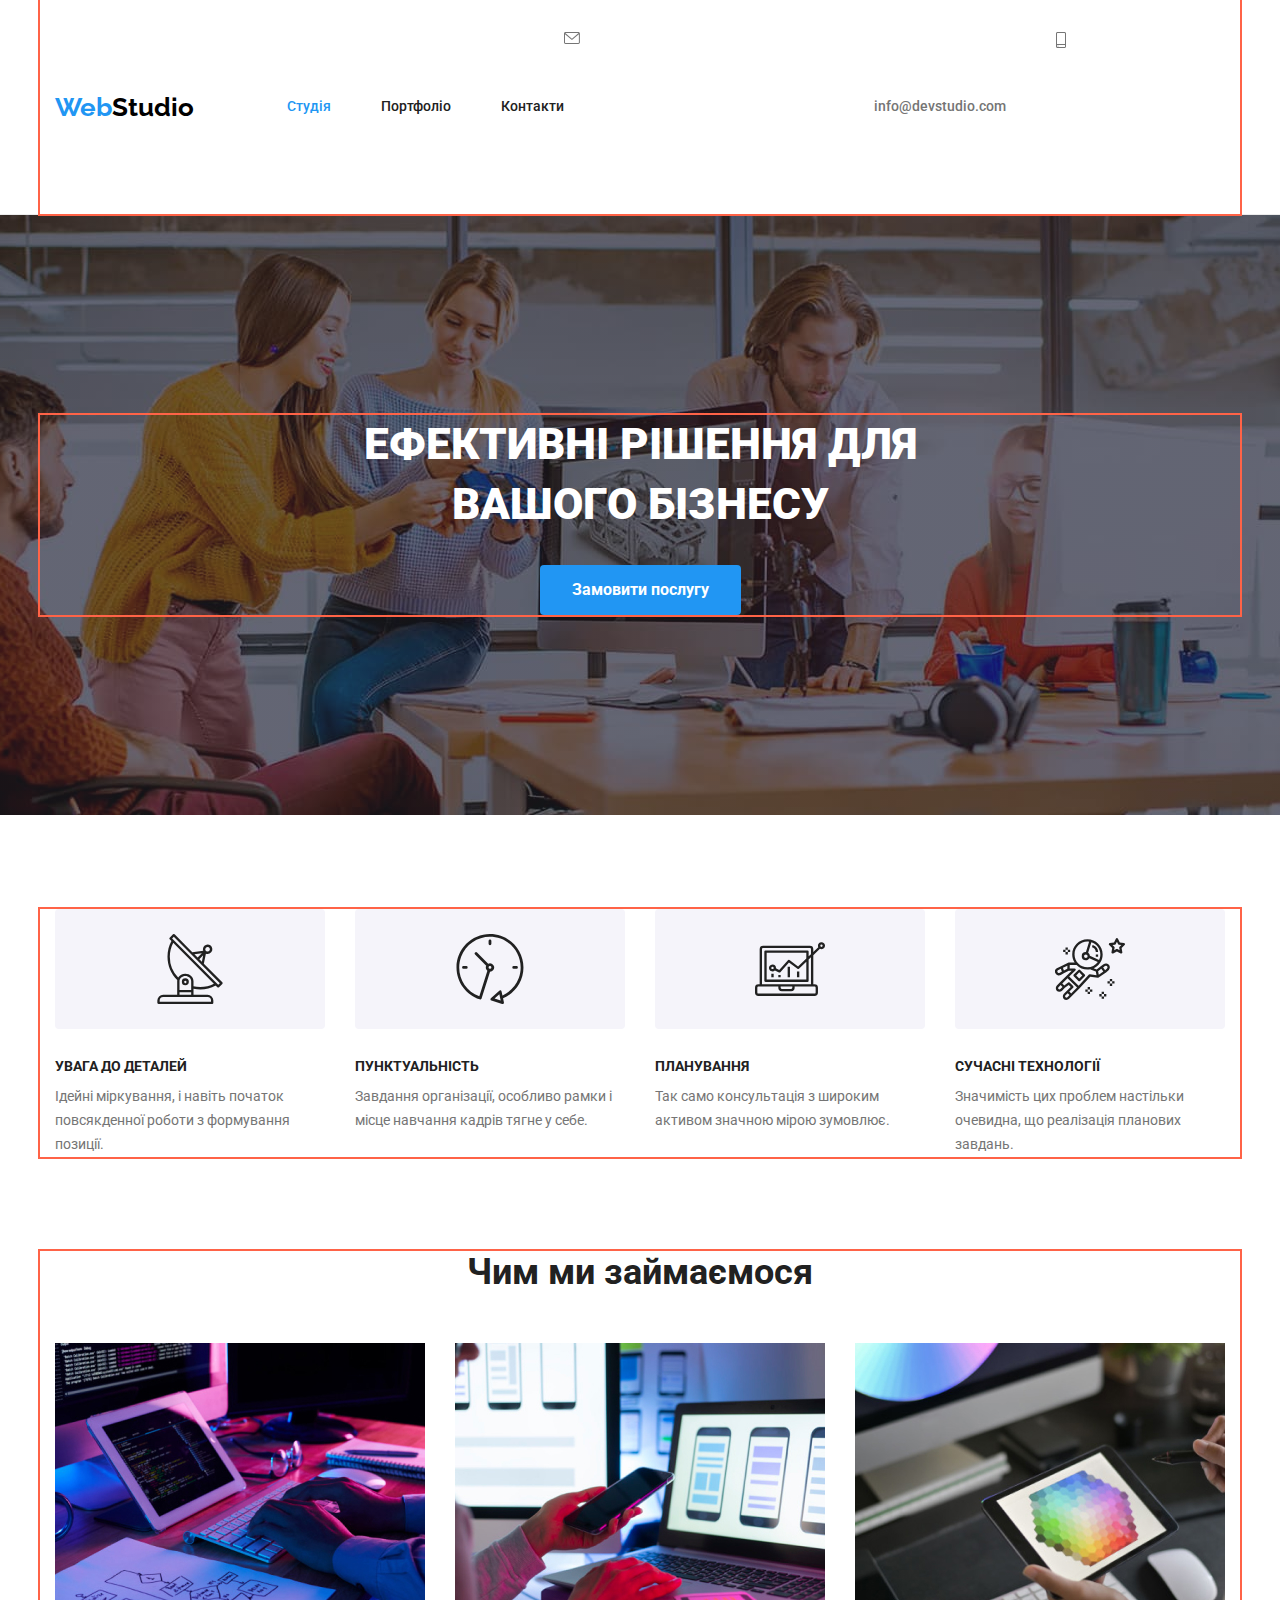
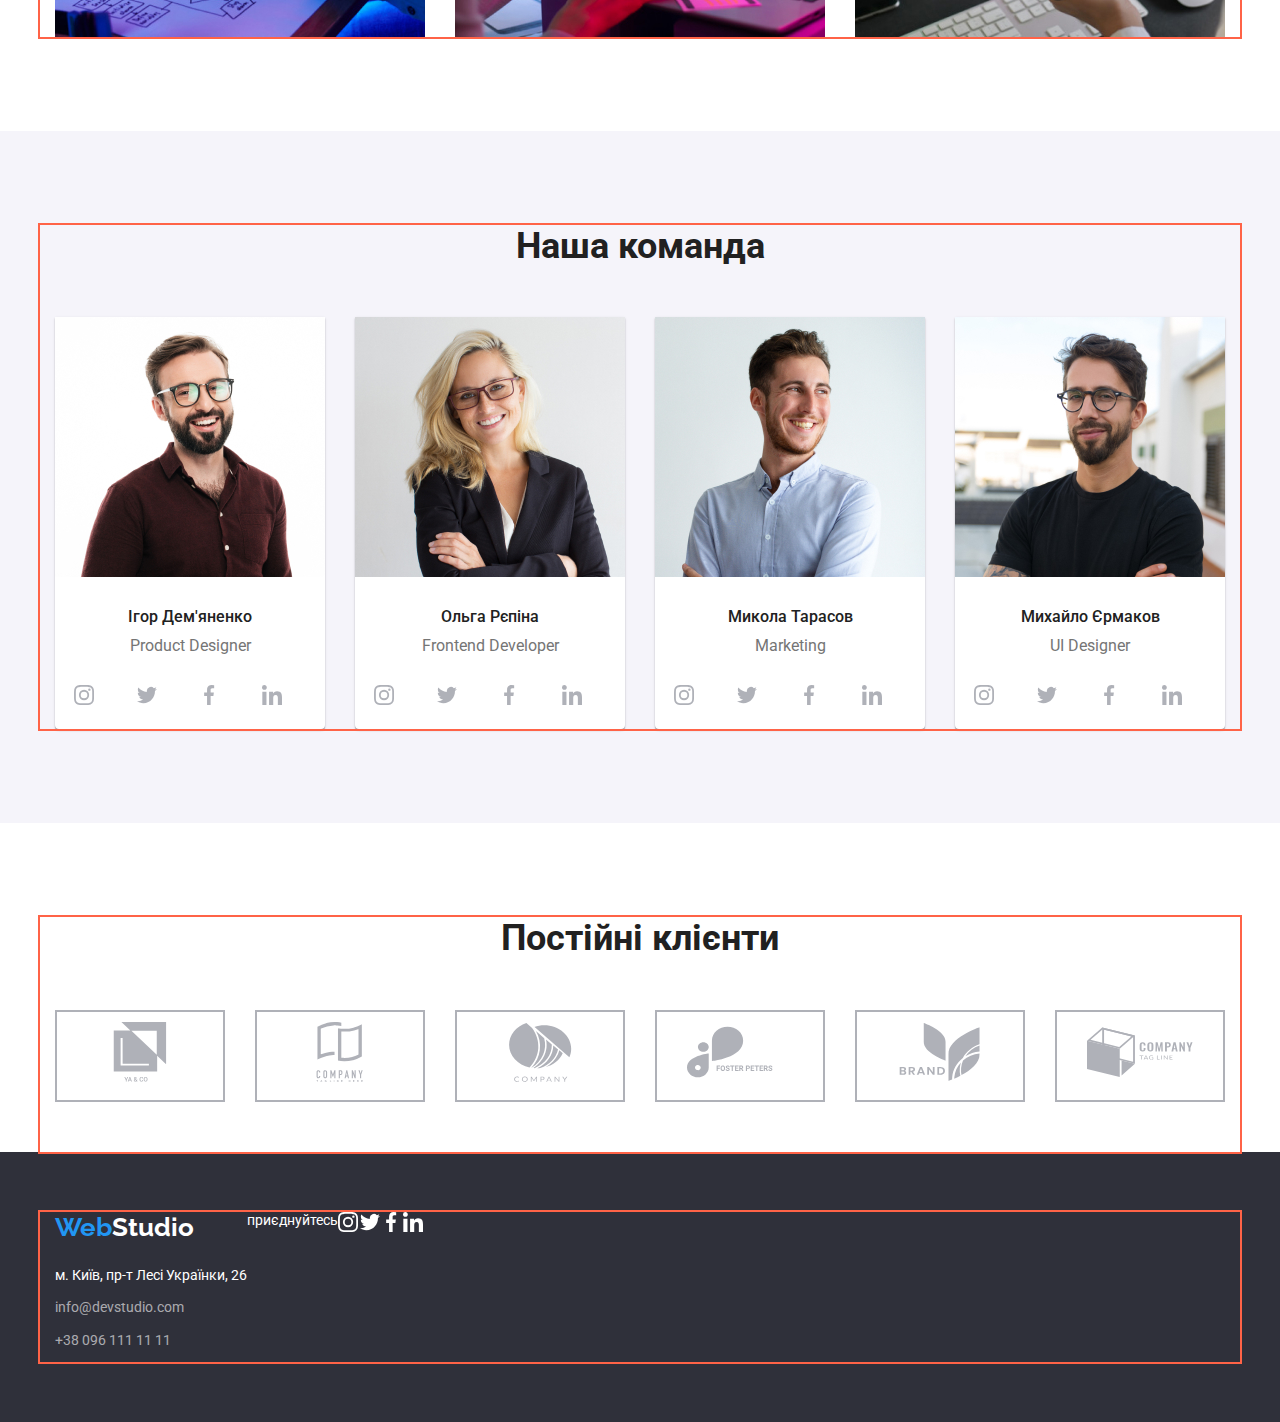
==== commit 996e5986: "Иконки" ====
--- a/index.html
+++ b/index.html
@@ -28,7 +28,7 @@
 
         <nav class="main-nav">
 
-            <ul class="site-nav list">
+            <ul class="site-nav">
                 <li class="site-nav-item"><a href="./index.html" class="link active">Студія</a></li>
                 <li class="site-nav-item"><a href="./portfolio.html" class="link">Портфоліо</a></li>
                 <li class="site-nav-item"><a href="" class="link">Контакти</a></li>
@@ -432,7 +432,10 @@
 
     <!-- Футер -->
     <footer class="footer">
-    <div class="container">
+    <div class="container container-footer">
+        <div class="container-logo">
+            
+       
         <a href="./index.html" lang="en" class="white-logo">Web<span>Studio</span></a>
 
         <address class="address-title">
@@ -449,8 +452,52 @@
                     <a href="tel:+380961111111" class="info-link">+38 096 111 11 11</a>
                 </li>
             </ul>
-
         </address>
+        </div>
+       <div class="container-icon">
+           <p class="container-icon-desc">приєднуйтесь</p>
+           <ul class="container-item">
+            <li class="container-item-list">
+                <a 
+                class="container-icon-link"
+                href="">
+                <svg class="icon-link" width="20" height="20">
+                    <use href="./images/symbol-defs.svg#instagramsvg">
+                    </use>
+                </svg>  
+                </a>  
+            </li>
+            <li class="container-item-list">
+                <a 
+                class="container-icon-link"
+                href="">
+                <svg class="icon-link" width="20" height="20">
+                    <use href="./images/symbol-defs.svg#twittersvg">
+                    </use>
+                </svg>  
+                </a>  
+            </li>
+            <li class="container-item-list">
+                <a 
+                class="container-icon-link"
+                href="">
+                <svg class="icon-link" width="20" height="20">
+                    <use href="./images/symbol-defs.svg#facebooksvg">
+                    </use>
+                </svg> 
+                </a>   
+            </li>
+            <li class="container-item-list">
+                <a 
+                class="container-icon-link"
+                href="">
+                <svg class="icon-link" width="20" height="20">
+                    <use href="./images/symbol-defs.svg#linkedinsvg">
+                    </use>
+                </svg> 
+            </li>
+           </ul>
+        </div>
     </div>
     </footer>
 
--- a/css/styles.css
+++ b/css/styles.css
@@ -104,7 +104,7 @@
 
 .site-nav {
     display: flex;
-    /* margin-left: 93px; */
+ 
 }
 
 
@@ -149,6 +149,17 @@
     align-items: center;   
 }
 
+.list-contact {
+fill: currentColor;
+}
+.contact-link:hover, .contact-link:focus {
+    color: var(--accent-color);
+}
+
+/* .contact-link.list-contact:not(:last-child) {
+    margin-right: 10px;
+   
+} */
 
 .mailto-tel .list-mailto-tel:not(:last-child) {
     margin-right: 50px;
@@ -175,7 +186,9 @@
     line-height: 1.14;
     display: flex;
     gap: 10px;
-}
+    align-items: center;
+}
+
 
 
 
@@ -373,33 +386,63 @@
 .feature-icon {
 width: 70px;
 height: 70px;
+fill: var(--title-text-color);
 }
 
 .aside {
     display: flex;
     gap: 30px;
+    margin-bottom: -94px;
 }
 
 .aside-list {
     width: 170px;
     height: 92px;
     margin-bottom: 50px;
-    outline: 2px solid var(--primary-link-color);
+    border: 2px solid var(--primary-link-color);
     display: flex;
     justify-content: center;
     align-items: center;
 }
 
+.aside-icon {
+    fill: var(--primary-link-color);
+    width: 106px;
+    height: 60px;
+}
 
 .icon {
     width: 270px;
     height: 120px;
     margin-bottom: 30px;
     background-color: var(--primary-secondary-color);
+    border-radius: 4px;
     display: flex;
     justify-content: center;
     align-items: center;
 }
+
+.aside .aside-list:focus,
+.aside .aside-list:hover {
+    border: 1px solid var(--accent-color);
+}
+
+.aside .aside-list:focus,
+.aside .aside-list:hover {
+    fill: var(--accent-color);
+}
+
+.contact-link:focus,
+.contact-link:hover {
+border: 1px solid var(--accent-color);   
+
+}
+
+.aside-link:focus .aside-icon,
+.aside-link:hover .aside-icon {
+     fill: var(--accent-color);
+}
+
 
 .work-list {
     display: flex;
@@ -454,6 +497,39 @@
 .contacts-link {
     margin-bottom: 9px;
 }
+
+.container-icon-desc {
+font-size: 14px;
+line-height: 16px;
+color: var(--primary-white-color);
+margin-bottom: 20px ;
+}
+
+.container-footer {
+    display: flex;
+}
+
+.container-icon {
+    width: 206px;
+    height: 80px;
+    display: flex;
+}
+
+.container-item {
+    display: flex;
+    flex-wrap: wrap;
+    justify-content: space-between;
+}
+
+.icon-link {
+    fill: var(--primary-white-color);
+}
+
+.container-icon-link {
+    width: 44px;
+    height: 44px;
+}
+
 
 /* button */
 
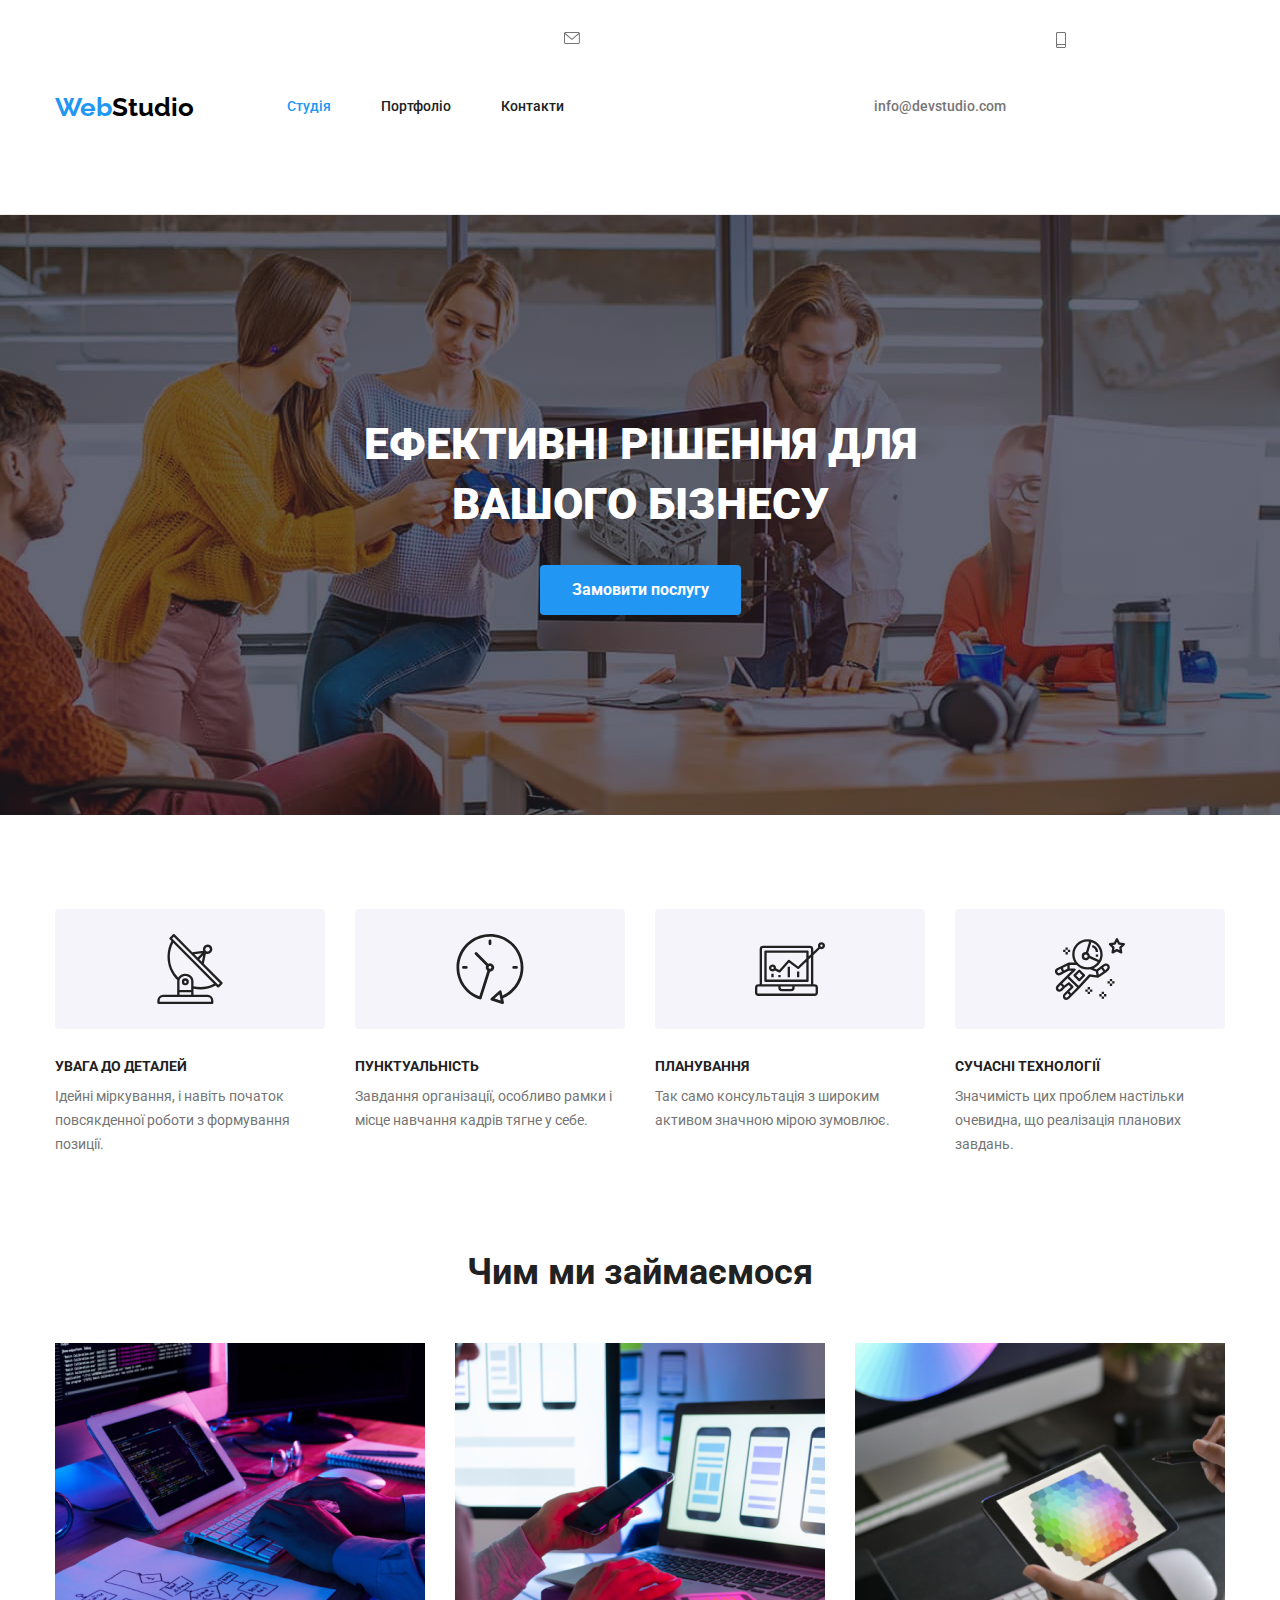
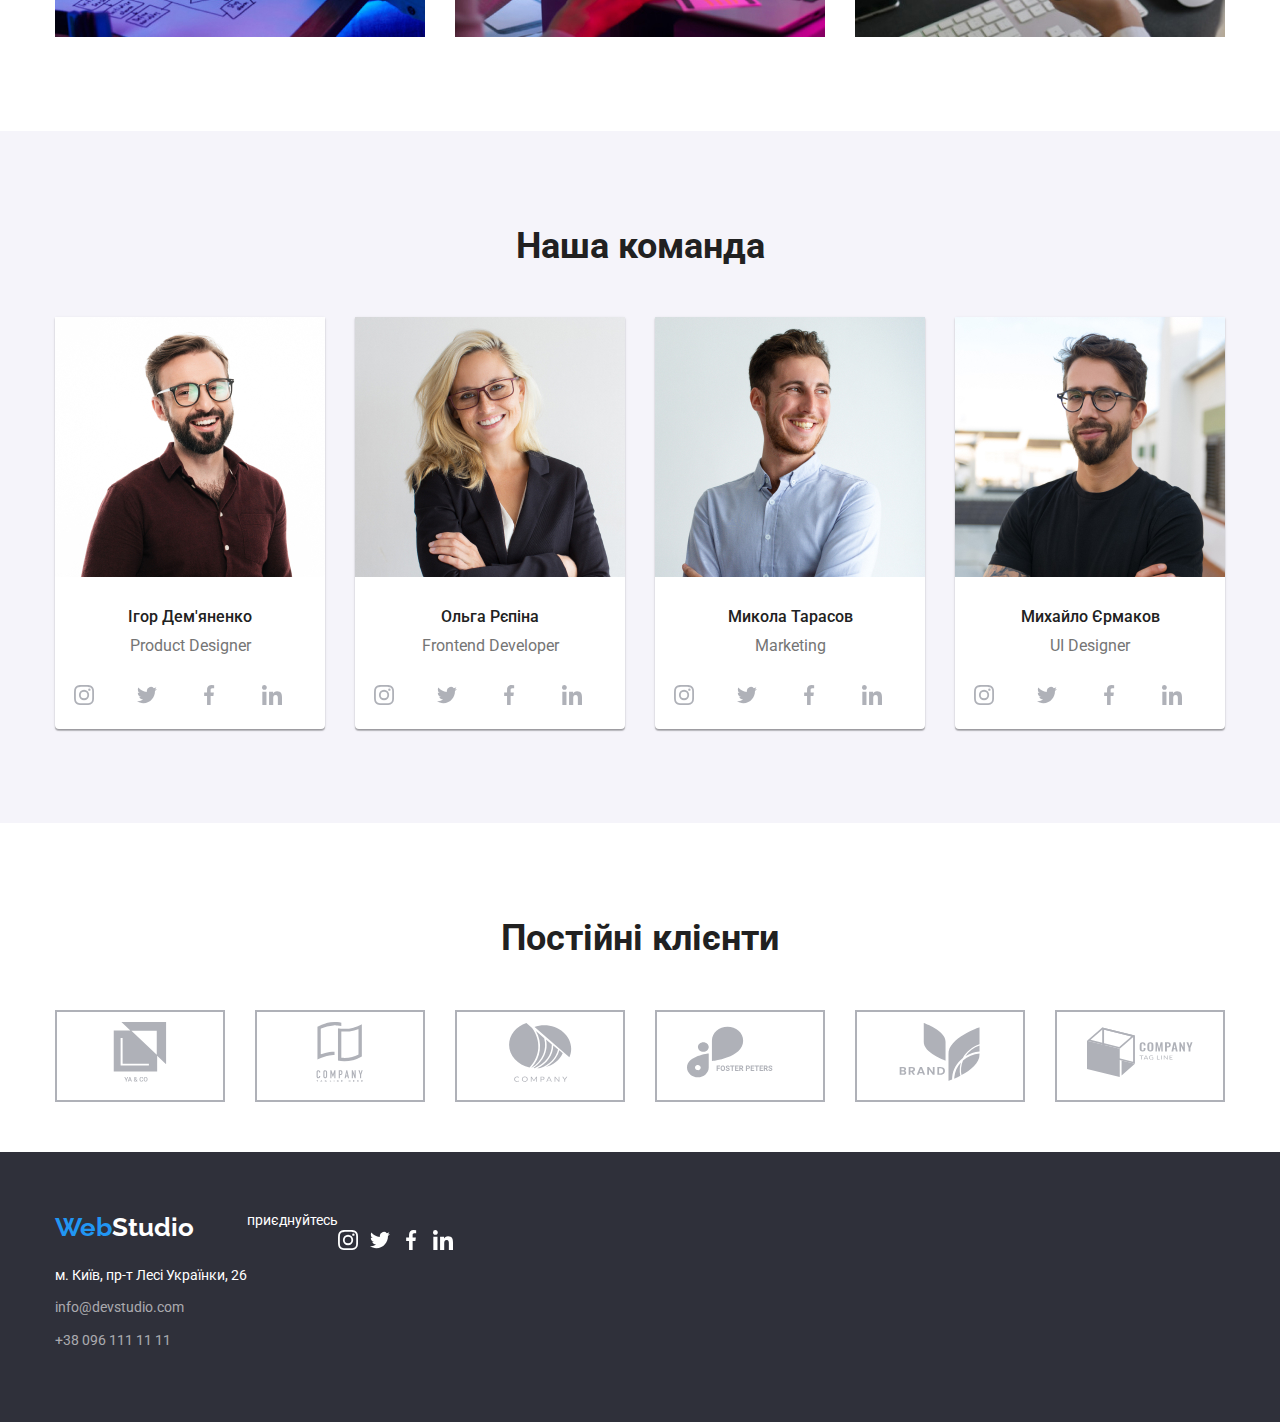
==== commit 567c79c5: "ховер фокус" ====
--- a/index.html
+++ b/index.html
@@ -495,6 +495,7 @@
                     <use href="./images/symbol-defs.svg#linkedinsvg">
                     </use>
                 </svg> 
+                </a>
             </li>
            </ul>
         </div>
--- a/css/styles.css
+++ b/css/styles.css
@@ -81,7 +81,7 @@
     width: 1200px;
     margin-left: auto;
     margin-right: auto;
-    outline: 2px solid tomato;
+    /* outline: 2px solid tomato; */
 }
 
 
@@ -304,9 +304,17 @@
     display: none;
 }
 
+.gallery-list .gallery-item:hover,
+.gallery-list .gallery-item:focus {
+    box-shadow: 0px 1px 1px rgba(0, 0, 0, 0.12), 0px 4px 4px rgba(0, 0, 0, 0.06), 1px 4px 6px rgba(0, 0, 0, 0.16);
+}
+
  .gallery-item {
     width: 370px;
     margin: 15px;
+    border: 1px solid #EEEEEE;
+    /* box-shadow: 0px 1px 1px rgba(0, 0, 0, 0.12), 0px 4px 4px rgba(0, 0, 0, 0.06), 1px 4px 6px rgba(0, 0, 0, 0.16); */
+
  }
 
 
@@ -432,15 +440,16 @@
     fill: var(--accent-color);
 }
 
+
+
+.aside-link:focus .aside-icon,
+.aside-link:hover .aside-icon {
+     fill: var(--accent-color);
+}
+
 .contact-link:focus,
 .contact-link:hover {
 border: 1px solid var(--accent-color);   
-
-}
-
-.aside-link:focus .aside-icon,
-.aside-link:hover .aside-icon {
-     fill: var(--accent-color);
 }
 
 
@@ -503,6 +512,8 @@
 line-height: 16px;
 color: var(--primary-white-color);
 margin-bottom: 20px ;
+width: 116px;
+height: 16px;
 }
 
 .container-footer {
@@ -519,6 +530,13 @@
     display: flex;
     flex-wrap: wrap;
     justify-content: space-between;
+    width: 206px;
+    height: 44px;
+    margin: auto;
+}
+
+.container-item-list {
+
 }
 
 .icon-link {
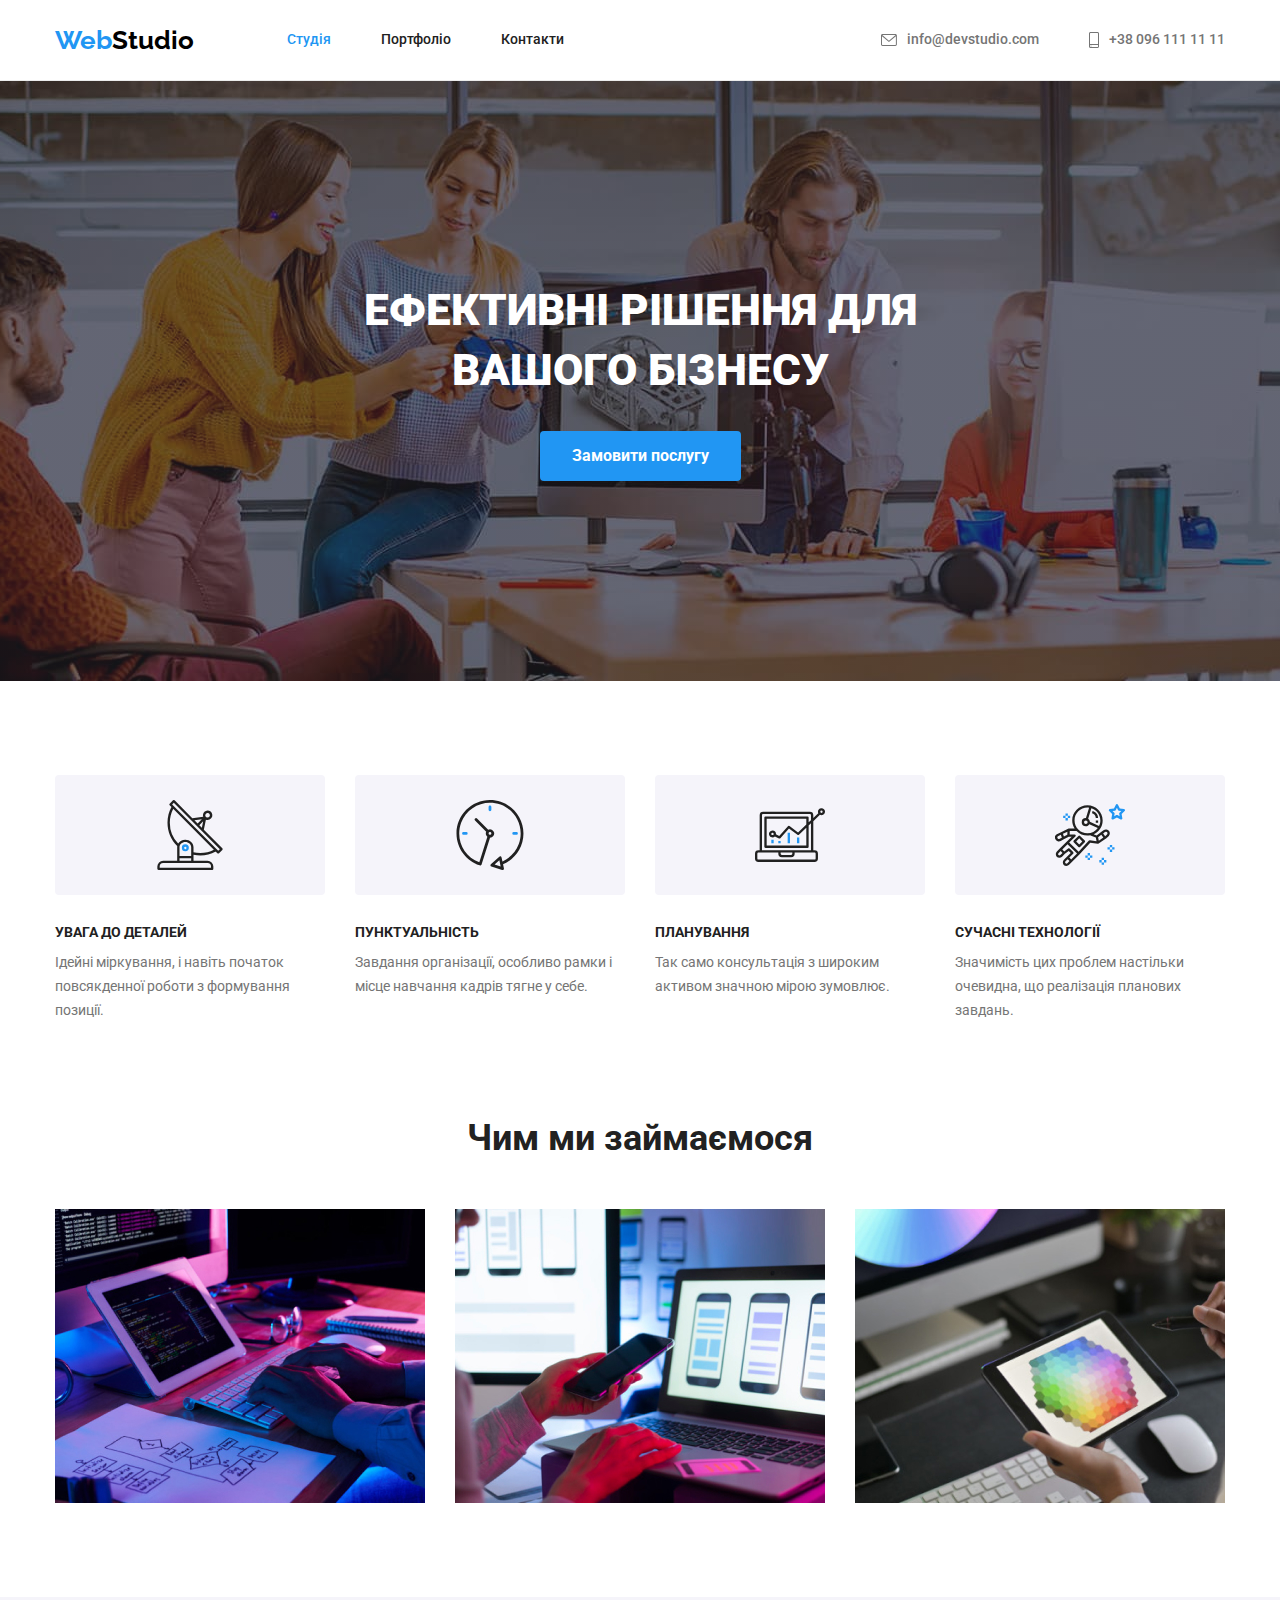
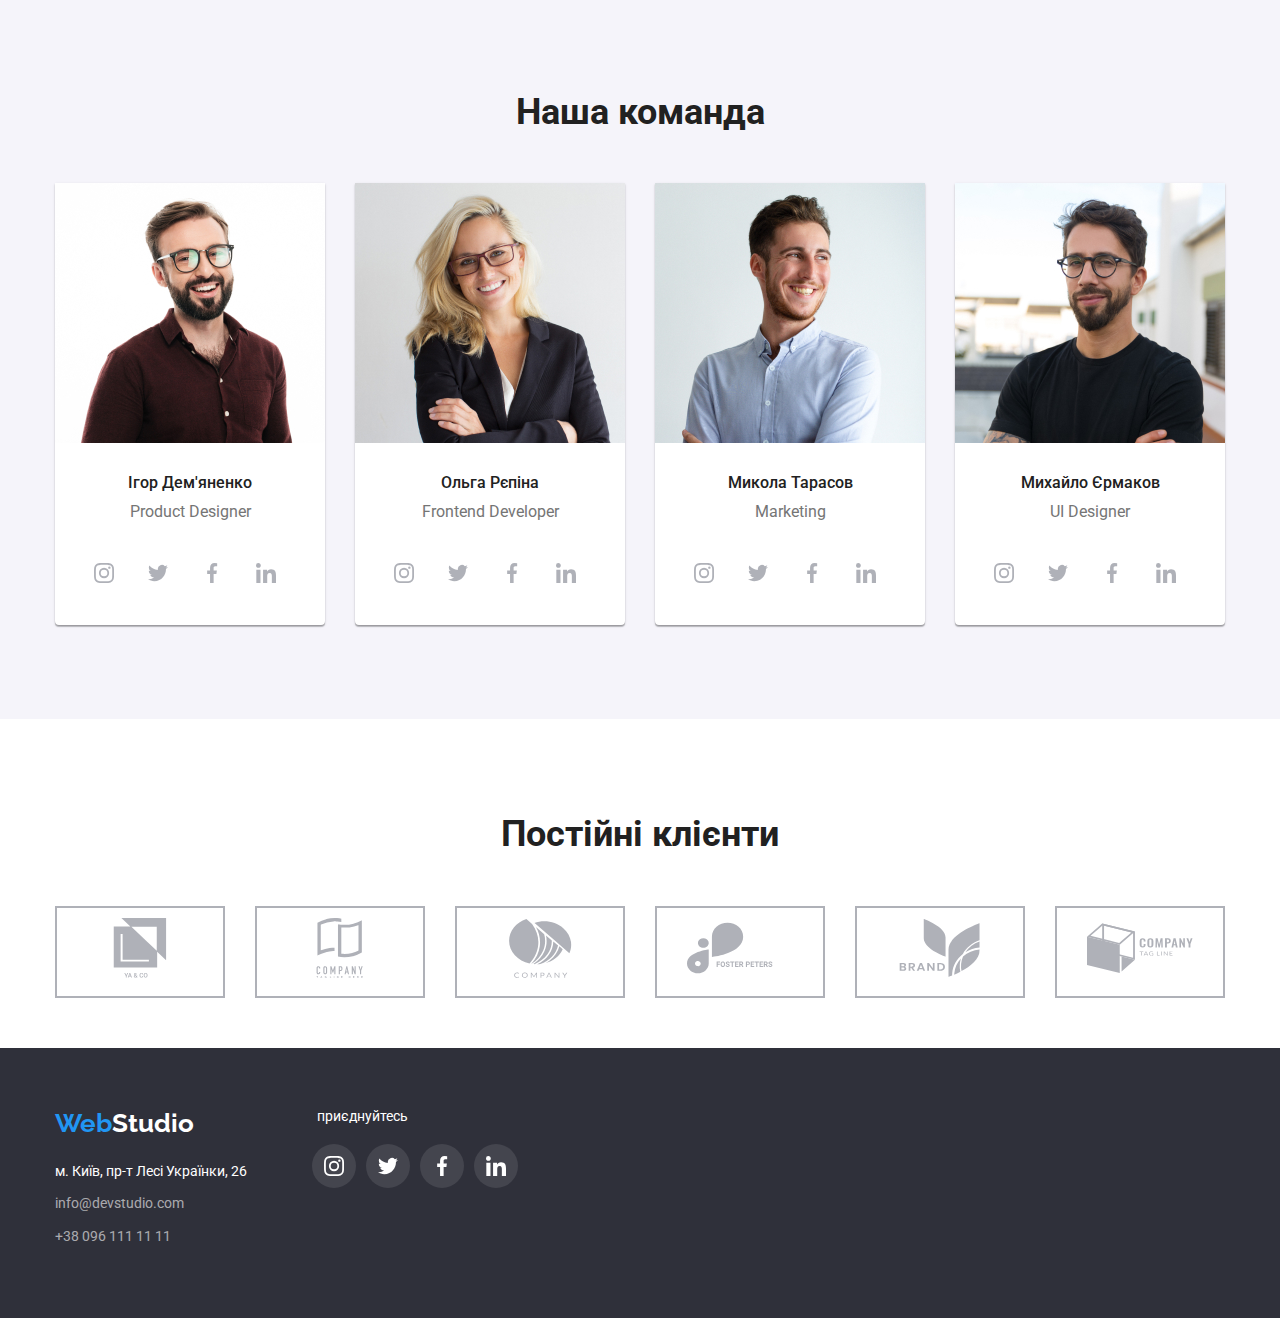
==== commit b3df6ab3: "редактування svg" ====
--- a/index.html
+++ b/index.html
@@ -37,16 +37,16 @@
  
         <ul class="contacts-list mailto-tel">
             <li class="list-mailto-tel"><a href="mailto:info@devstudio.com" class="contact-link">
-                <svg class="list-contact">
-                    <use href="./images/symbol-defs.svg#envelopesvg" width="16" height="12">
+                <svg class="list-contact" width="16" height="12">
+                    <use href="./images/symbol-defs.svg#envelopesvg">
                     </use>
                 </svg>
                 info@devstudio.com
                 </a>
             </li>
             <li class="list-mailto-tel"><a href="tel:+380961111111" class="contact-link">
-                <svg class="list-contact">
-                    <use href="./images/symbol-defs.svg#smartphonesvg" width="10" height="16">
+                <svg class="list-contact" width="10" height="16">
+                    <use href="./images/symbol-defs.svg#smartphonesvg">
                     </use>
                 </svg>
                 +38 096 111 11 11
--- a/css/styles.css
+++ b/css/styles.css
@@ -9,6 +9,8 @@
 /* світлочорний #2f303a */
 
 /* прозорий rgba(255, 255, 255, 0.6) */
+
+/* сірий rgba(255, 255, 255, 0.1) */
 
 /* світлобілий #EEEEEE */
 
@@ -36,6 +38,7 @@
     --primary-lightwhite-color: #eeeeee;
     --primary-whitegrey-color: #ececec;
     --primary-transparent-color: rgba(255, 255, 255, 0.6);  
+    --primary-grey-color:  rgba(255, 255, 255, 0.1);
     --primary-link-color: #AFB1B8;
     --primary-background-color: #C4C4C4;
     --primary-secondary-color: #f5f4fa;
@@ -152,14 +155,12 @@
 .list-contact {
 fill: currentColor;
 }
-.contact-link:hover, .contact-link:focus {
-    color: var(--accent-color);
-}
-
-/* .contact-link.list-contact:not(:last-child) {
-    margin-right: 10px;
-   
-} */
+
+.contact-link:hover, 
+.contact-link:focus {
+    color: var(--accent-color);
+}
+
 
 .mailto-tel .list-mailto-tel:not(:last-child) {
     margin-right: 50px;
@@ -168,7 +169,6 @@
 
 
 .mailto-tel .contact-link {
-    
     padding-top: 32px;
     padding-bottom: 32px;
 }
@@ -189,13 +189,6 @@
     align-items: center;
 }
 
-
-
-
-.contacts-list .contact-link:hover,
-.contacts-list .contact-link:focus {
-    color: var(--accent-color);
-}
 
 .items-link {
     color: var(--primary-white-color);
@@ -313,8 +306,6 @@
     width: 370px;
     margin: 15px;
     border: 1px solid #EEEEEE;
-    /* box-shadow: 0px 1px 1px rgba(0, 0, 0, 0.12), 0px 4px 4px rgba(0, 0, 0, 0.06), 1px 4px 6px rgba(0, 0, 0, 0.16); */
-
  }
 
 
@@ -355,32 +346,40 @@
 }
 
 .item-icon {
-  fill: currentColor;
+ fill: var(--primary-link-color);
 }
 
 .list-icon {
+    margin-right: 10px;
+}
+
+
+.content-icon {
+    display: flex;
+    justify-content: center;
+    width: 206px;
+    margin: auto;
+    margin-bottom: 30px;
+}
+
+.list-link {
     width: 44px;
     height: 44px;
-}
-
-
-.content-icon {
-    display: flex;
-    justify-content: space-evenly;
-}
-
-.list-link {
-    width: 100%;
-    height: 100%; 
-    color: var(--primary-link-color);
-    background-color: var(--primary-white-color);
+    display: flex;
+    align-items: center;
+    justify-content: center;
     border-radius: 50%;
 }
 
 .list-link:hover,
 .list-link:focus {
     background-color: var(--accent-color);
-    color: var(--primary-white-color);  
+}
+
+
+.list-link:hover .item-icon,
+.list-link:focus .item-icon {
+   fill: var(--primary-white-color); 
 }
 
 .gallery-text {
@@ -445,11 +444,6 @@
 .aside-link:focus .aside-icon,
 .aside-link:hover .aside-icon {
      fill: var(--accent-color);
-}
-
-.contact-link:focus,
-.contact-link:hover {
-border: 1px solid var(--accent-color);   
 }
 
 
@@ -512,8 +506,6 @@
 line-height: 16px;
 color: var(--primary-white-color);
 margin-bottom: 20px ;
-width: 116px;
-height: 16px;
 }
 
 .container-footer {
@@ -523,20 +515,16 @@
 .container-icon {
     width: 206px;
     height: 80px;
-    display: flex;
+    margin-left: 70px;
 }
 
 .container-item {
     display: flex;
-    flex-wrap: wrap;
-    justify-content: space-between;
-    width: 206px;
-    height: 44px;
-    margin: auto;
+    justify-content: center;
 }
 
 .container-item-list {
-
+    margin-right: 10px;
 }
 
 .icon-link {
@@ -546,7 +534,18 @@
 .container-icon-link {
     width: 44px;
     height: 44px;
-}
+    border-radius: 50%;
+    background: var(--primary-grey-color);
+    display: flex;
+    align-items: center;
+    justify-content: center;
+}
+
+.container-icon-link:hover,
+.container-icon-link:focus {
+    background-color: var(--accent-color);
+}
+
 
 
 /* button */
@@ -588,6 +587,11 @@
     margin-left: 8px;
 }
 
+.filter-buttons .filter-item:hover,
+.filter-buttons .filter-item:focus {
+    box-shadow: 0px 3px 1px rgba(0, 0, 0, 0.1), 0px 1px 2px rgba(0, 0, 0, 0.08), 0px 2px 2px rgba(0, 0, 0, 0.12);
+}
+
 .filter-button {
     border: none;
     border-radius: 4px;
@@ -606,3 +610,8 @@
     cursor: pointer;
 }
 
+.filter-item .filter-button:hover,
+.filter-item .filter-button:focus {
+    box-shadow: 0px 3px 1px rgba(0, 0, 0, 0.1), 0px 1px 2px rgba(0, 0, 0, 0.08), 0px 2px 2px rgba(0, 0, 0, 0.12);
+}
+
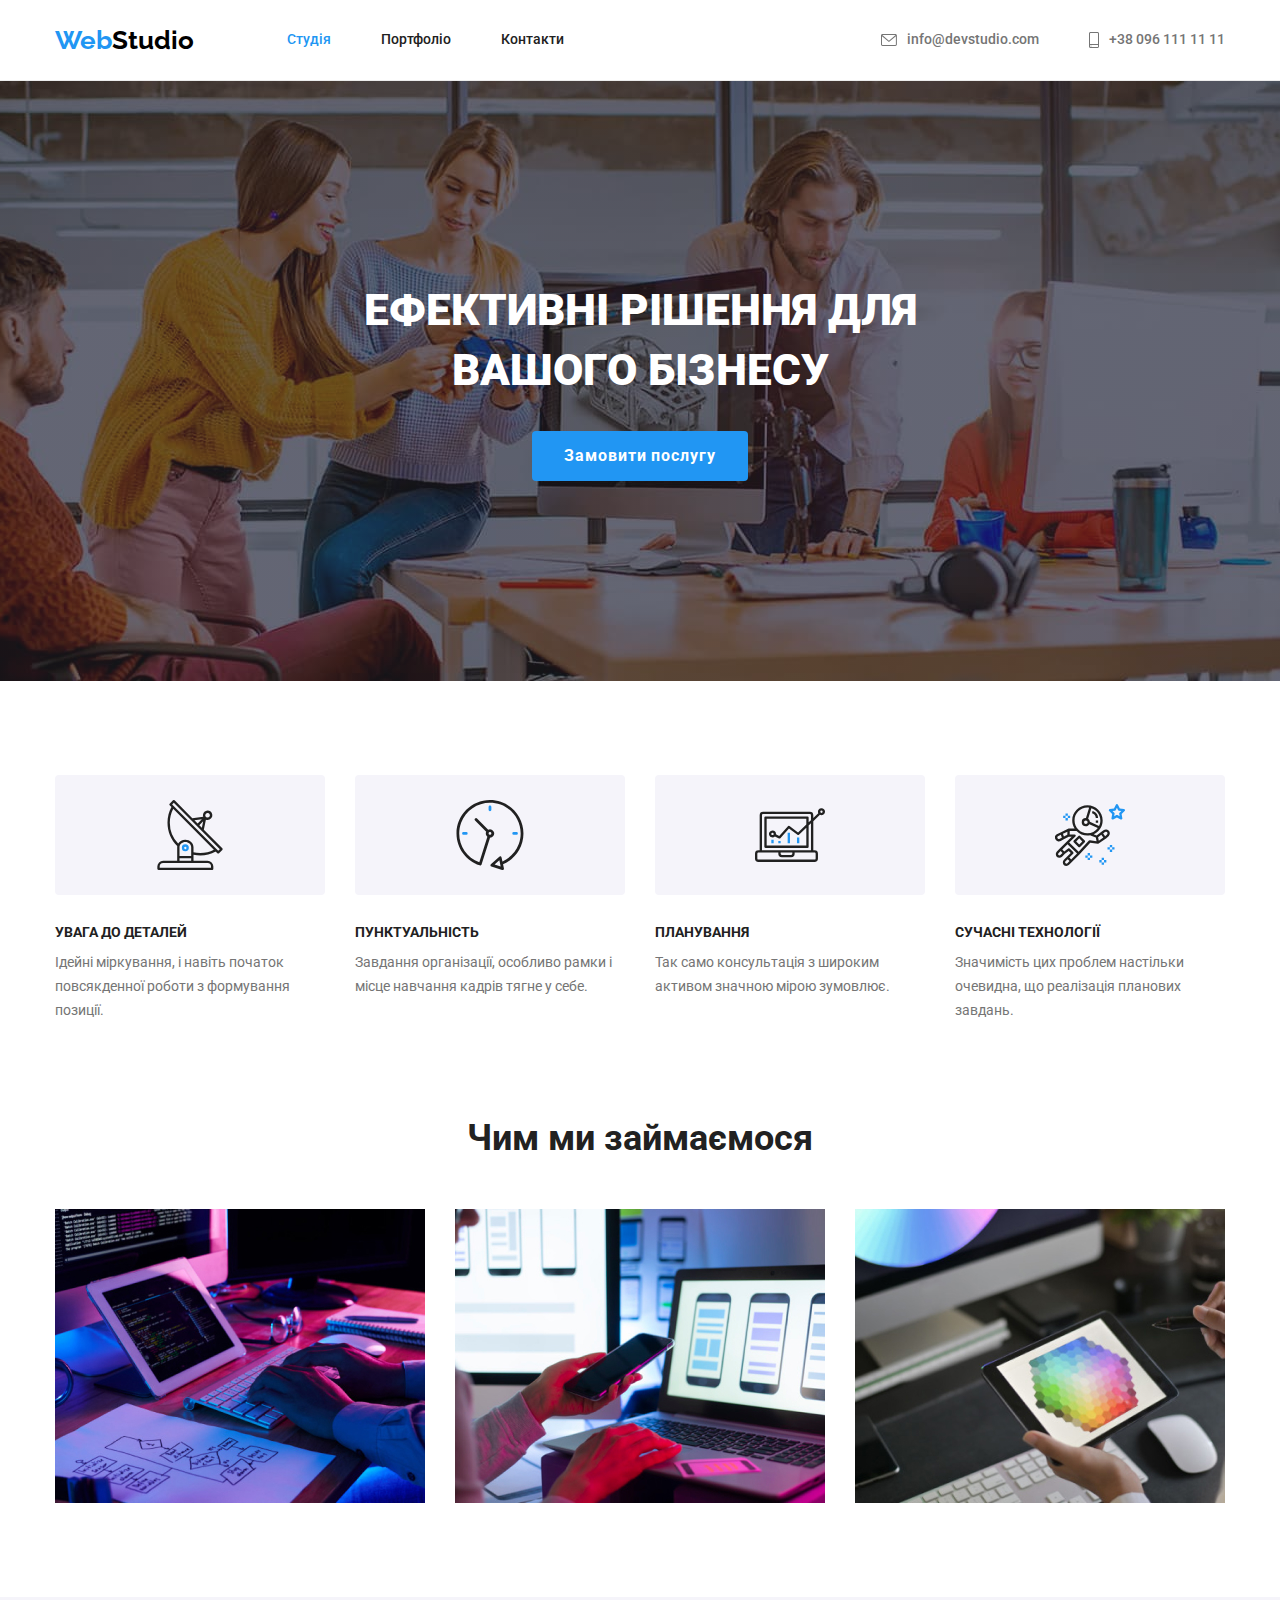
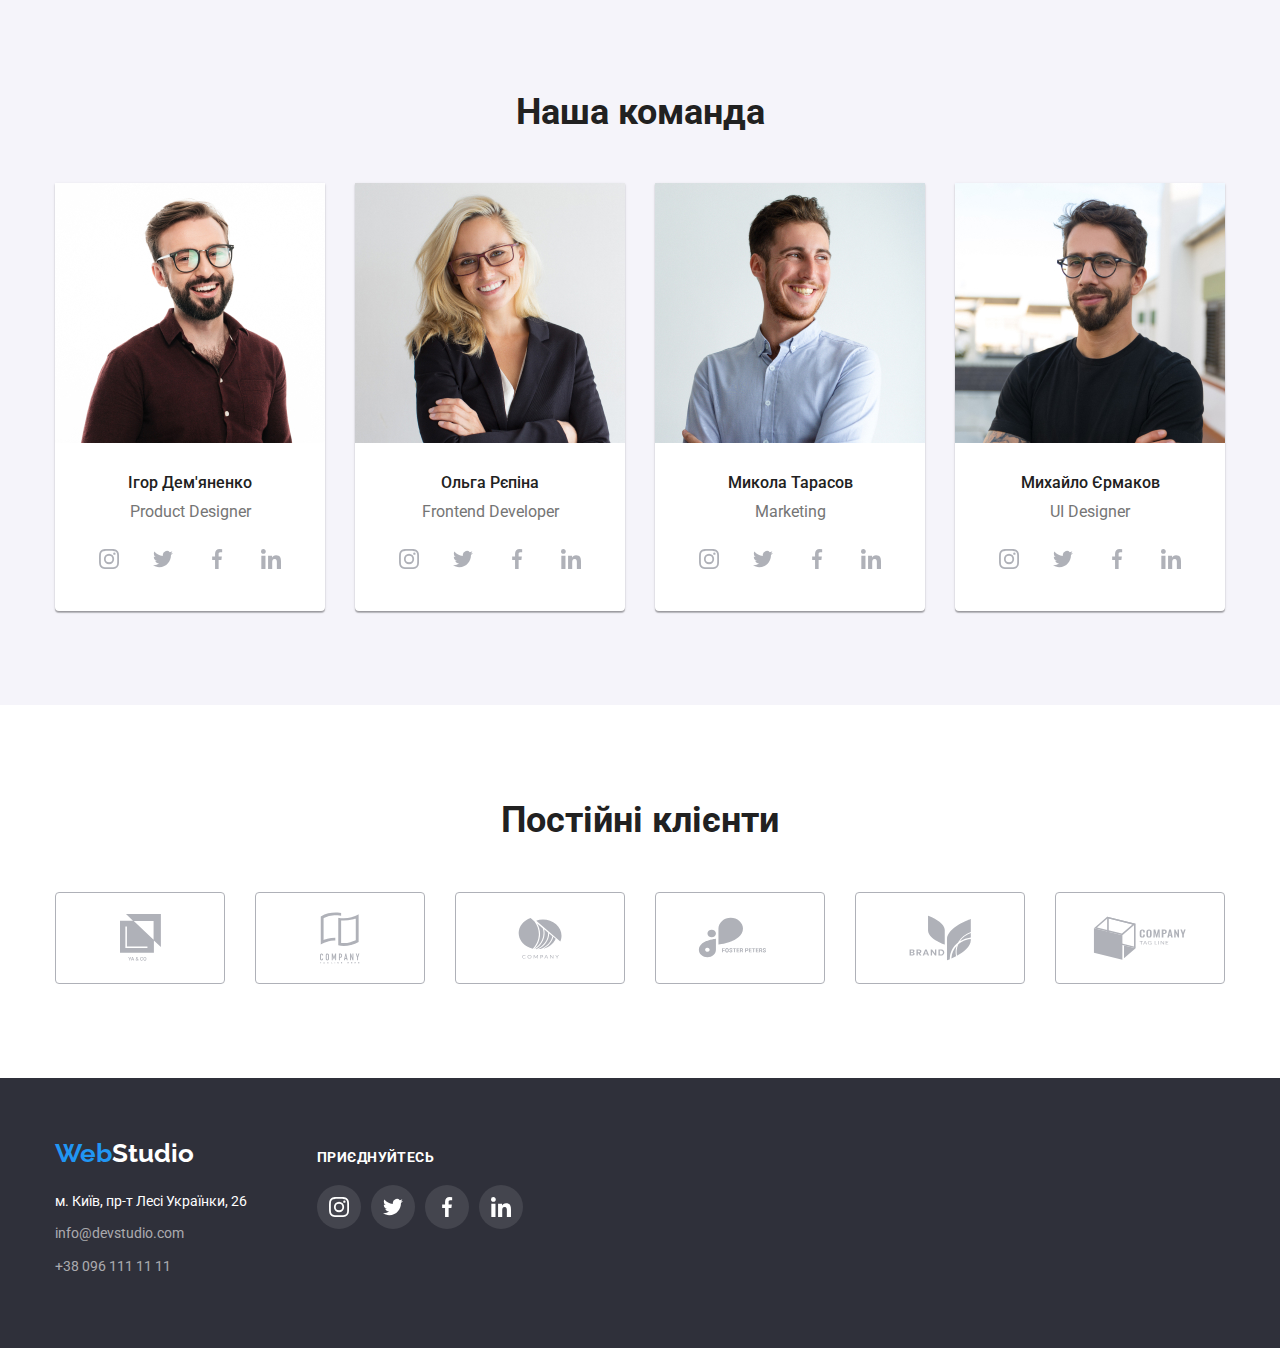
==== commit e8f636a3: "Д.з.4 виправлення помилок" ====
--- a/index.html
+++ b/index.html
@@ -38,7 +38,7 @@
         <ul class="contacts-list mailto-tel">
             <li class="list-mailto-tel"><a href="mailto:info@devstudio.com" class="contact-link">
                 <svg class="list-contact" width="16" height="12">
-                    <use href="./images/symbol-defs.svg#envelopesvg">
+                    <use href="./images/icons.svg#envelopesvg">
                     </use>
                 </svg>
                 info@devstudio.com
@@ -46,7 +46,7 @@
             </li>
             <li class="list-mailto-tel"><a href="tel:+380961111111" class="contact-link">
                 <svg class="list-contact" width="10" height="16">
-                    <use href="./images/symbol-defs.svg#smartphonesvg">
+                    <use href="./images/icons.svg#smartphonesvg">
                     </use>
                 </svg>
                 +38 096 111 11 11
@@ -81,7 +81,7 @@
                 <li class="feature-list-title">
                     <div class="icon">
                   <svg class="feature-icon">
-                    <use href="./images/symbol-defs.svg#antennasvg">
+                    <use href="./images/icons.svg#antennasvg">
                     </use>
                   </svg>
                     </div>
@@ -91,7 +91,7 @@
                 <li class="feature-list-title">
                     <div class="icon">
                     <svg class="feature-icon">
-                        <use href="./images/symbol-defs.svg#clock-svg">
+                        <use href="./images/icons.svg#clock-svg">
                         </use>
                     </svg>
                     </div>
@@ -101,7 +101,7 @@
                 <li class="feature-list-title">
                     <div class="icon">
                     <svg class="feature-icon">
-                        <use href="./images/symbol-defs.svg#diagramsvg">
+                        <use href="./images/icons.svg#diagramsvg">
                         </use>
                       </svg>
                     </div>
@@ -111,7 +111,7 @@
                 <li class="feature-list-title">
                     <div class="icon">
                     <svg class="feature-icon">
-                        <use href="./images/symbol-defs.svg#astronautsvg">
+                        <use href="./images/icons.svg#astronautsvg">
                         </use>
                       </svg>
                     </div>
@@ -144,52 +144,44 @@
                     <div class="work-text-title">
                     <h3 class="work-title">Ігор Дем'яненко</h3>
                     <p lang="en" class="text-title">Product Designer</p>
-                    </div>
-            <ul class="content-icon">
-                <li class="list-icon">
-                    <a 
-                    class="list-link"
-                    href="">
-                    <svg class="item-icon" width="20" height="20">
-                        <use href="./images/symbol-defs.svg#instagramsvg">
-                        </use>
-                    </svg>  
-                    </a> 
-                </li>
-
-                <li class="list-icon">
-                    <a 
-                    class="list-link"
-                    href="">
-                    <svg class="item-icon" width="20" height="20">
-                        <use href="./images/symbol-defs.svg#twittersvg">
-                        </use>
-                    </svg>  
-                    </a>  
-                </li>
-
-                <li class="list-icon">
-                    <a 
-                    class="list-link"
-                    href="">
-                    <svg class="item-icon" width="20" height="20">
-                        <use href="./images/symbol-defs.svg#facebooksvg">
-                        </use>
-                    </svg> 
-                    </a>   
-                </li>
-
-                <li class="list-icon">
-                    <a 
-                    class="list-link"
-                    href="">
-                    <svg class="item-icon" width="20" height="20">
-                        <use href="./images/symbol-defs.svg#linkedinsvg">
-                        </use>
-                    </svg>  
-                    </a>  
-                </li>
-            </ul>       
+                    <ul class="content-icon">
+                        <li class="list-icon">
+                            <a href="" class="list-link">
+                            <svg class="item-icon" width="20" height="20">
+                                <use href="./images/icons.svg#instagramsvg">
+                                </use>
+                            </svg>  
+                            </a> 
+                        </li>
+        
+                        <li class="list-icon">
+                            <a href="" class="list-link">
+                            <svg class="item-icon" width="20" height="20">
+                                <use href="./images/icons.svg#twittersvg">
+                                </use>
+                            </svg>  
+                            </a>  
+                        </li>
+        
+                        <li class="list-icon">
+                            <a href="" class="list-link">
+                            <svg class="item-icon" width="20" height="20">
+                                <use href="./images/icons.svg#facebooksvg">
+                                </use>
+                            </svg> 
+                            </a>   
+                        </li>
+        
+                        <li class="list-icon">
+                            <a href="" class="list-link">
+                            <svg class="item-icon" width="20" height="20">
+                                <use href="./images/icons.svg#linkedinsvg">
+                                </use>
+                            </svg>  
+                            </a>  
+                        </li>
+                    </ul>  
+                    </div>      
                 </li>
                 
                 <li class="work-list-title">
@@ -197,105 +189,89 @@
                     <div class="work-text-title">
                     <h3 class="work-title">Ольга Рєпіна</h3>
                     <p lang="en" class="text-title">Frontend Developer</p>
-                    </div>
                     <ul class="content-icon">
                         <li class="list-icon">
-                            <a 
-                            class="list-link"
-                            href="">
-                            <svg class="item-icon" width="20" height="20">
-                                <use href="./images/symbol-defs.svg#instagramsvg">
+                            <a href="" class="list-link">
+                            <svg class="item-icon" width="20" height="20">
+                                <use href="./images/icons.svg#instagramsvg">
                                 </use>
                             </svg>  
                             </a> 
                         </li>
         
                         <li class="list-icon">
-                            <a 
-                            class="list-link"
-                            href="">
-                            <svg class="item-icon" width="20" height="20">
-                                <use href="./images/symbol-defs.svg#twittersvg">
-                                </use>
-                            </svg>  
-                            </a>  
-                        </li>
-        
-                        <li class="list-icon">
-                            <a 
-                            class="list-link"
-                            href="">
-                            <svg class="item-icon" width="20" height="20">
-                                <use href="./images/symbol-defs.svg#facebooksvg">
+                            <a href="" class="list-link">
+                            <svg class="item-icon" width="20" height="20">
+                                <use href="./images/icons.svg#twittersvg">
+                                </use>
+                            </svg>  
+                            </a>  
+                        </li>
+        
+                        <li class="list-icon">
+                            <a href="" class="list-link">
+                            <svg class="item-icon" width="20" height="20">
+                                <use href="./images/icons.svg#facebooksvg">
                                 </use>
                             </svg> 
                             </a>   
                         </li>
         
                         <li class="list-icon">
-                            <a 
-                            class="list-link"
-                            href="">
-                            <svg class="item-icon" width="20" height="20">
-                                <use href="./images/symbol-defs.svg#linkedinsvg">
+                            <a href="" class="list-link">
+                            <svg class="item-icon" width="20" height="20">
+                                <use href="./images/icons.svg#linkedinsvg">
                                 </use>
                             </svg>  
                             </a>  
                         </li>
                     </ul>       
-
-                </li>
+                   </div>
+                </li>
+
                 <li class="work-list-title">
                     <img src="./images/img6.jpg" alt="Чоловік в світлій сорочці" width="270" />
                     <div class="work-text-title">
                     <h3 class="work-title">Микола Тарасов</h3>
                     <p lang="en" class="text-title">Marketing</p>
-                    </div>
                     <ul class="content-icon">
                         <li class="list-icon">
-                            <a 
-                            class="list-link"
-                            href="">
-                            <svg class="item-icon" width="20" height="20">
-                                <use href="./images/symbol-defs.svg#instagramsvg">
+                            <a href="" class="list-link">
+                            <svg class="item-icon" width="20" height="20">
+                                <use href="./images/icons.svg#instagramsvg">
                                 </use>
                             </svg>  
                             </a> 
                         </li>
         
                         <li class="list-icon">
-                            <a 
-                            class="list-link"
-                            href="">
-                            <svg class="item-icon" width="20" height="20">
-                                <use href="./images/symbol-defs.svg#twittersvg">
-                                </use>
-                            </svg>  
-                            </a>  
-                        </li>
-        
-                        <li class="list-icon">
-                            <a 
-                            class="list-link"
-                            href="">
-                            <svg class="item-icon" width="20" height="20">
-                                <use href="./images/symbol-defs.svg#facebooksvg">
+                            <a href=""  class="list-link">
+                            <svg class="item-icon" width="20" height="20">
+                                <use href="./images/icons.svg#twittersvg">
+                                </use>
+                            </svg>  
+                            </a>  
+                        </li>
+        
+                        <li class="list-icon">
+                            <a href="" class="list-link">
+                            <svg class="item-icon" width="20" height="20">
+                                <use href="./images/icons.svg#facebooksvg">
                                 </use>
                             </svg> 
                             </a>   
                         </li>
         
                         <li class="list-icon">
-                            <a 
-                            class="list-link"
-                            href="">
-                            <svg class="item-icon" width="20" height="20">
-                                <use href="./images/symbol-defs.svg#linkedinsvg">
-                                </use>
-                            </svg>  
-                            </a>  
-                        </li>
-                    </ul>       
+                            <a href="" class="list-link">
+                            <svg class="item-icon" width="20" height="20">
+                                <use href="./images/icons.svg#linkedinsvg">
+                                </use>
+                            </svg>  
+                            </a>  
+                        </li>
+                    </ul> 
+                    </div>      
                 </li>
 
                 <li class="work-list-title">
@@ -303,52 +279,44 @@
                     <div class="work-text-title">
                     <h3 class="work-title">Михайло Єрмаков</h3>
                     <p lang="en" class="text-title">UI Designer</p>
-                    </div>
                     <ul class="content-icon">
                         <li class="list-icon">
-                            <a 
-                            class="list-link"
-                            href="">
-                            <svg class="item-icon" width="20" height="20">
-                                <use href="./images/symbol-defs.svg#instagramsvg">
+                            <a href="" class="list-link">
+                            <svg class="item-icon" width="20" height="20">
+                                <use href="./images/icons.svg#instagramsvg">
                                 </use>
                             </svg>  
                             </a> 
                         </li>
         
                         <li class="list-icon">
-                            <a 
-                            class="list-link"
-                            href="">
-                            <svg class="item-icon" width="20" height="20">
-                                <use href="./images/symbol-defs.svg#twittersvg">
-                                </use>
-                            </svg>  
-                            </a>  
-                        </li>
-        
-                        <li class="list-icon">
-                            <a 
-                            class="list-link"
-                            href="">
-                            <svg class="item-icon" width="20" height="20">
-                                <use href="./images/symbol-defs.svg#facebooksvg">
+                            <a href="" class="list-link">
+                            <svg class="item-icon" width="20" height="20">
+                                <use href="./images/icons.svg#twittersvg">
+                                </use>
+                            </svg>  
+                            </a>  
+                        </li>
+        
+                        <li class="list-icon">
+                            <a href="" class="list-link">
+                            <svg class="item-icon" width="20" height="20">
+                                <use href="./images/icons.svg#facebooksvg">
                                 </use>
                             </svg> 
                             </a>   
                         </li>
         
                         <li class="list-icon">
-                            <a 
-                            class="list-link"
-                            href="">
-                            <svg class="item-icon" width="20" height="20">
-                                <use href="./images/symbol-defs.svg#linkedinsvg">
-                                </use>
-                            </svg>  
-                            </a>  
-                        </li>
-                    </ul>       
+                            <a href="" class="list-link">
+                            <svg class="item-icon" width="20" height="20">
+                                <use href="./images/icons.svg#linkedinsvg">
+                                </use>
+                            </svg>  
+                            </a>  
+                        </li>
+                    </ul> 
+                    </div>      
                 </li>
             </ul>
         </div>
@@ -360,66 +328,54 @@
             <h2 class="section-title">Постійні клієнти</h2>
             <ul class="aside">
                 <li class="aside-list">
-                    <a 
-                    class="aside-link"
-                    href="">
+                    <a href="" class="aside-link">
                     <svg class="aside-icon" width="41" height="47">
-                        <use href="./images/symbol-defs.svg#unionsvg">
+                        <use href="./images/icons.svg#unionsvg">
                         </use>
                     </svg>  
                     </a> 
                 </li>
 
                 <li class="aside-list">
-                    <a 
-                    class="aside-link"
-                    href="">
+                    <a href="" class="aside-link">
                     <svg class="aside-icon" width="40" height="52">
-                        <use href="./images/symbol-defs.svg#groupsvg">
+                        <use href="./images/icons.svg#groupsvg">
                         </use>
                     </svg>  
                     </a>  
                 </li>
 
                 <li class="aside-list">
-                    <a 
-                    class="aside-link"
-                    href="">
+                    <a href="" class="aside-link">
                     <svg class="aside-icon" width="44" height="42">
-                        <use href="./images/symbol-defs.svg#objectsvg">
+                        <use href="./images/icons.svg#objectsvg">
                         </use>
                     </svg> 
                     </a>   
                 </li>
 
                 <li class="aside-list">
-                    <a 
-                    class="aside-link"
-                    href="">
+                    <a href="" class="aside-link">
                     <svg class="aside-icon" width="85" height="41">
-                        <use href="./images/symbol-defs.svg#group1svg">
+                        <use href="./images/icons.svg#group1svg">
                         </use>
                     </svg>  
                     </a> 
                 </li>
 
                 <li class="aside-list">
-                    <a 
-                    class="aside-link"
-                    href="">
+                    <a href="" class="aside-link">
                     <svg class="aside-icon" width="63" height="46">
-                        <use href="./images/symbol-defs.svg#group2svg">
+                        <use href="./images/icons.svg#group2svg">
                         </use>
                     </svg>  
                     </a>  
                 </li>
 
                 <li class="aside-list">
-                    <a 
-                    class="aside-link"
-                    href="">
+                    <a href="" class="aside-link">
                     <svg class="aside-icon" width="94" height="44">
-                        <use href="./images/symbol-defs.svg#object1svg">
+                        <use href="./images/icons.svg#object1svg">
                         </use>
                     </svg> 
                     </a>   
@@ -458,41 +414,33 @@
            <p class="container-icon-desc">приєднуйтесь</p>
            <ul class="container-item">
             <li class="container-item-list">
-                <a 
-                class="container-icon-link"
-                href="">
+                <a href="" class="container-icon-link">
                 <svg class="icon-link" width="20" height="20">
-                    <use href="./images/symbol-defs.svg#instagramsvg">
+                    <use href="./images/icons.svg#instagramsvg">
                     </use>
                 </svg>  
                 </a>  
             </li>
             <li class="container-item-list">
-                <a 
-                class="container-icon-link"
-                href="">
+                <a href="" class="container-icon-link">
                 <svg class="icon-link" width="20" height="20">
-                    <use href="./images/symbol-defs.svg#twittersvg">
+                    <use href="./images/icons.svg#twittersvg">
                     </use>
                 </svg>  
                 </a>  
             </li>
             <li class="container-item-list">
-                <a 
-                class="container-icon-link"
-                href="">
+                <a href="" class="container-icon-link">
                 <svg class="icon-link" width="20" height="20">
-                    <use href="./images/symbol-defs.svg#facebooksvg">
+                    <use href="./images/icons.svg#facebooksvg">
                     </use>
                 </svg> 
                 </a>   
             </li>
             <li class="container-item-list">
-                <a 
-                class="container-icon-link"
-                href="">
+                <a href="" class="container-icon-link">
                 <svg class="icon-link" width="20" height="20">
-                    <use href="./images/symbol-defs.svg#linkedinsvg">
+                    <use href="./images/icons.svg#linkedinsvg">
                     </use>
                 </svg> 
                 </a>
--- a/css/styles.css
+++ b/css/styles.css
@@ -297,18 +297,19 @@
     display: none;
 }
 
-.gallery-list .gallery-item:hover,
-.gallery-list .gallery-item:focus {
+.gallery-list .gallery-item .gallery-item-link:hover,
+.gallery-list .gallery-item .gallery-item-link:focus {
     box-shadow: 0px 1px 1px rgba(0, 0, 0, 0.12), 0px 4px 4px rgba(0, 0, 0, 0.06), 1px 4px 6px rgba(0, 0, 0, 0.16);
 }
 
  .gallery-item {
     width: 370px;
     margin: 15px;
-    border: 1px solid #EEEEEE;
  }
 
-
+ .gallery-item .gallery-item-link {
+    display: block;
+ }
 
 .title {
     width: 270px;
@@ -343,13 +344,14 @@
     font-size: 16px;
     line-height: 1.19;
     text-align: center;
+    margin-bottom: 16px;
 }
 
 .item-icon {
  fill: var(--primary-link-color);
 }
 
-.list-icon {
+.list-icon:not(:last-child) {
     margin-right: 10px;
 }
 
@@ -357,9 +359,6 @@
 .content-icon {
     display: flex;
     justify-content: center;
-    width: 206px;
-    margin: auto;
-    margin-bottom: 30px;
 }
 
 .list-link {
@@ -399,14 +398,13 @@
 .aside {
     display: flex;
     gap: 30px;
-    margin-bottom: -94px;
-}
-
-.aside-list {
+}
+
+.aside-link {
     width: 170px;
     height: 92px;
-    margin-bottom: 50px;
-    border: 2px solid var(--primary-link-color);
+    border: 1px solid var(--primary-link-color);
+    border-radius: 4px;
     display: flex;
     justify-content: center;
     align-items: center;
@@ -414,8 +412,7 @@
 
 .aside-icon {
     fill: var(--primary-link-color);
-    width: 106px;
-    height: 60px;
+
 }
 
 .icon {
@@ -429,14 +426,9 @@
     align-items: center;
 }
 
-.aside .aside-list:focus,
-.aside .aside-list:hover {
+.aside .aside-link:focus,
+.aside .aside-link:hover {
     border: 1px solid var(--accent-color);
-}
-
-.aside .aside-list:focus,
-.aside .aside-list:hover {
-    fill: var(--accent-color);
 }
 
 
@@ -506,15 +498,17 @@
 line-height: 16px;
 color: var(--primary-white-color);
 margin-bottom: 20px ;
+letter-spacing: 0.03em;
+text-transform: uppercase;
+font-weight: 700;
 }
 
 .container-footer {
     display: flex;
+    align-items: baseline;
 }
 
 .container-icon {
-    width: 206px;
-    height: 80px;
     margin-left: 70px;
 }
 
@@ -523,7 +517,7 @@
     justify-content: center;
 }
 
-.container-item-list {
+.container-item-list:not(:last-child) {
     margin-right: 10px;
 }
 
@@ -552,21 +546,18 @@
 
 .button-subject {
     display: block;
-    margin: 0 auto;
     margin-left: auto;
     margin-right: auto;
     border: none;
     border-radius: 4px;
     padding: 10px 32px;
-    border: transparent;
     color: var(--primary-white-color);
     background-color: var(--accent-color);
     font-weight: 700;
     font-size: 16px;
     line-height: 1.9;
+    letter-spacing: 0.06em;
     cursor: pointer;
-    align-items: center;
-    text-align: center;
 }
 
 
@@ -601,6 +592,7 @@
     font-size: 16px;
     line-height: 1.6;
     cursor: pointer;
+    background-color: var(--primary-secondary-color);
 }
 
 .filter-button:hover,
